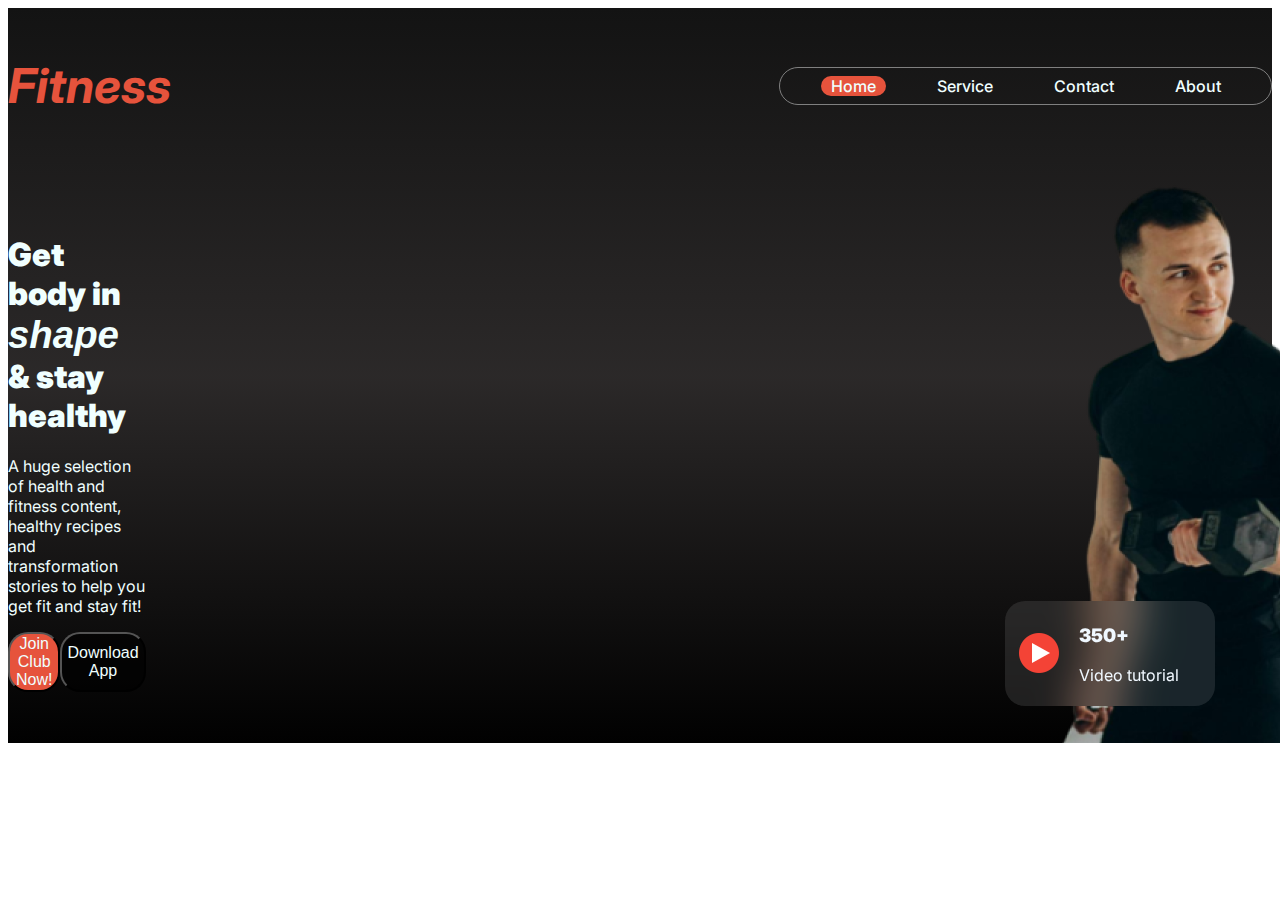
==== index.html @ 1ad95065 "update the banner section" ====
<!DOCTYPE html>
<html lang="en">
<head>
    <meta charset="UTF-8">
    <meta name="viewport" content="width=device-width, initial-scale=1.0">
    <title>Assignment 2</title>
   <link rel="stylesheet" href="./styles/style.css">

   <link rel="stylesheet" href="https://fonts.cdnfonts.com/css/miama">

  <style>
  
  

  </style>


</head>
<body class="inter-fonts">
    <header class="back-color">
    <nav class="navbar display-flex">
    
        <h3 class="name">Fitness</h3>
        <ul class="nav-list display-flex">
           <li class="nav-item"><a href="" class="nav-link text-color home-color">Home</a></li>
           <li class="nav-item "><a href="" class="nav-link text-color">Service</a></li>
           <li class="nav-item"><a href="" class="nav-link text-color">Contact</a></li>
           <li class="nav-item"><a href="" class="nav-link text-color">About</a></li>
       </ul>


    </nav>

    <div class="banner">
        <div class="banner-content text-color navbar"> 
            <h1 class="banner-title">Get body in <br> 
           <span class="miama">shape</span> & stay <br> healthy</h1>
           <p class="font-color">
            A huge selection of health and fitness content, healthy recipes <br> and transformation stories to help you get fit and stay fit!
           </p>
           <div class="btn-flex">
           <button class="btn-color ">Join Club Now!</button>
           <button class="btn-design">Download App</button>
          </div>
           

          </div>
          
           <img class="btn-img" src="./images/Images 2.png" alt=""> 
            <div class="extra">
              <img src="./images/icons8-play-48 (1).png" alt="">
           <div class="card-1">
           <div class="container-1">
            <h3><b>350+</b></h3>
            <p>Video tutorial</p>

           </div>
           </div>
          </div>

          <div class="extra-2">
            <div class="card-2">
            <div class="container-2">
             <h2><b>500+</b></h2>
             <p>Free Workout Videos</p>
            </div>
            </div>
          </div>
          </div>
          
          

    </header>
     <main>

     </main>
     <footer>

     </footer>
</body>
</html>
---- styles/style.css ----
@import url('https://fonts.googleapis.com/css2?family=Azeret+Mono:ital,wght@0,100..900;1,100..900&family=Inter:ital,opsz,wght@0,14..32,100..900;1,14..32,100..900&display=swap');

.inter-fonts {
    font-family: "Inter", sans-serif;
    font-optical-sizing: auto;
    font-weight: 400px;
    font-style: normal;
  }


  .back-color{
    background: linear-gradient(
180deg,
rgb(19, 19, 19) 0%,
rgba(5, 2, 2, 0.849) 50%,
rgb(1, 1, 1) 100%
);
}


.name{
    color: rgba(230, 83, 60, 1);
    ;
   font-weight: bold;
   font-size: 3rem;
   font-style: italic;
}
.nav-list{
    justify-content: space-around;
    align-items: center;
    
    border: 1px solid gray;
    border-radius: 20px;
    

}
.navbar{
    max-width: 1500px;
    margin: 0px auto;
    align-items: center;
   
}

/* shared styles */
.display-flex{
    display: flex;
    justify-content: space-between;
    
}
.text-color{
    color: azure;
    
}


/* nav related styles */
.home-color{
    background-color:rgba(230, 83, 60, 1) ;
       
       padding: 15px;
       border-radius: 20px;
   }
   .nav-item{
       list-style: none;
       margin-right: 40px;
       padding-left: 1px;
       padding-top: 8px;
       padding-bottom: 8px;
   }
   .nav-link{
   text-decoration: none;
   font-weight: 500;
   margin: 0;
   padding:0 10px;
   
   
   }
   /* Banner related style*/
   .banner-title{
      
      margin-right: 10px;
      font-size: bolder;
      font-weight: 900;
   }
    .miama{
       font-family: miama,sans-serif;
   font-style: italic;
   font-size: larger;
   font-weight: 900;
    }
   
   .banner{
   
      
   }
   .btn-color{
    background-color: rgba(230, 83, 60, 1);
    font-size: medium;
    font-weight: 500;
    color: azure;
    
    border-radius: 20px;
   }
   .btn-flex{
    display: flex ;
  
   } 
   .btn-design{
       background-color: rgba(0, 0, 0, 0.607);
       font-size: medium;
       font-weight: 500;
       color: azure;
       padding: 5px;
       border-radius: 20px;
   }
   
   .btn-img{
       position: relative;
       left: 250px;
   }
   .banner-content{
       padding-right: 660px;
   }
   .banner{
       display: flex;
       align-items: center;
       max-width: 1550px;
       margin: 0 auto;
   }
   /* card-1 design*/
      .extra{
       position: relative;
       right: 150px;
       
       top: 200px;
       display: flex;
       align-items: center;
       backdrop-filter: blur(20px);
      width: 190px;
      height: 85px;
      padding: 10px;
       border-radius: 20px;
       background-color:rgba(255, 255, 255, 0.1) ;
      }

      

      .card-1{
   
        box-shadow: 0 4px 8px 0 rgb(0,0,0,0,2);
       transform: 0,3s;
       color: aliceblue;
     }
     .card:hover{
         box-shadow: 0 8px 16px 0 rgb(0,0,0,0,2);
     
     }
      .container-1{
         width: 200px;
         height: 96px;
         padding: 2px 16px;
         border-radius: 1px;
      }
     
      /* card-2 design*/
     
     .extra-2{
     position: relative;
     bottom: 195px;
     left: 25px;
     backdrop-filter: blur(20px);
     max-width: 150px;
     padding: 5px;
     border-radius: 20px;
     background-color:rgba(255, 255, 255, 0.1) ;
     }
     .card-2{
         box-shadow: 0 4px 8px 0 rgb(0,0,0,0,2);
         transform: 0,3s;
         color: aliceblue;
     }
         .card:hover{
             box-shadow: 0 8px 16px 0 rgb(0,0,0,0,2);
         }
         
         .container-2{
             padding: 2px 16px;
         }
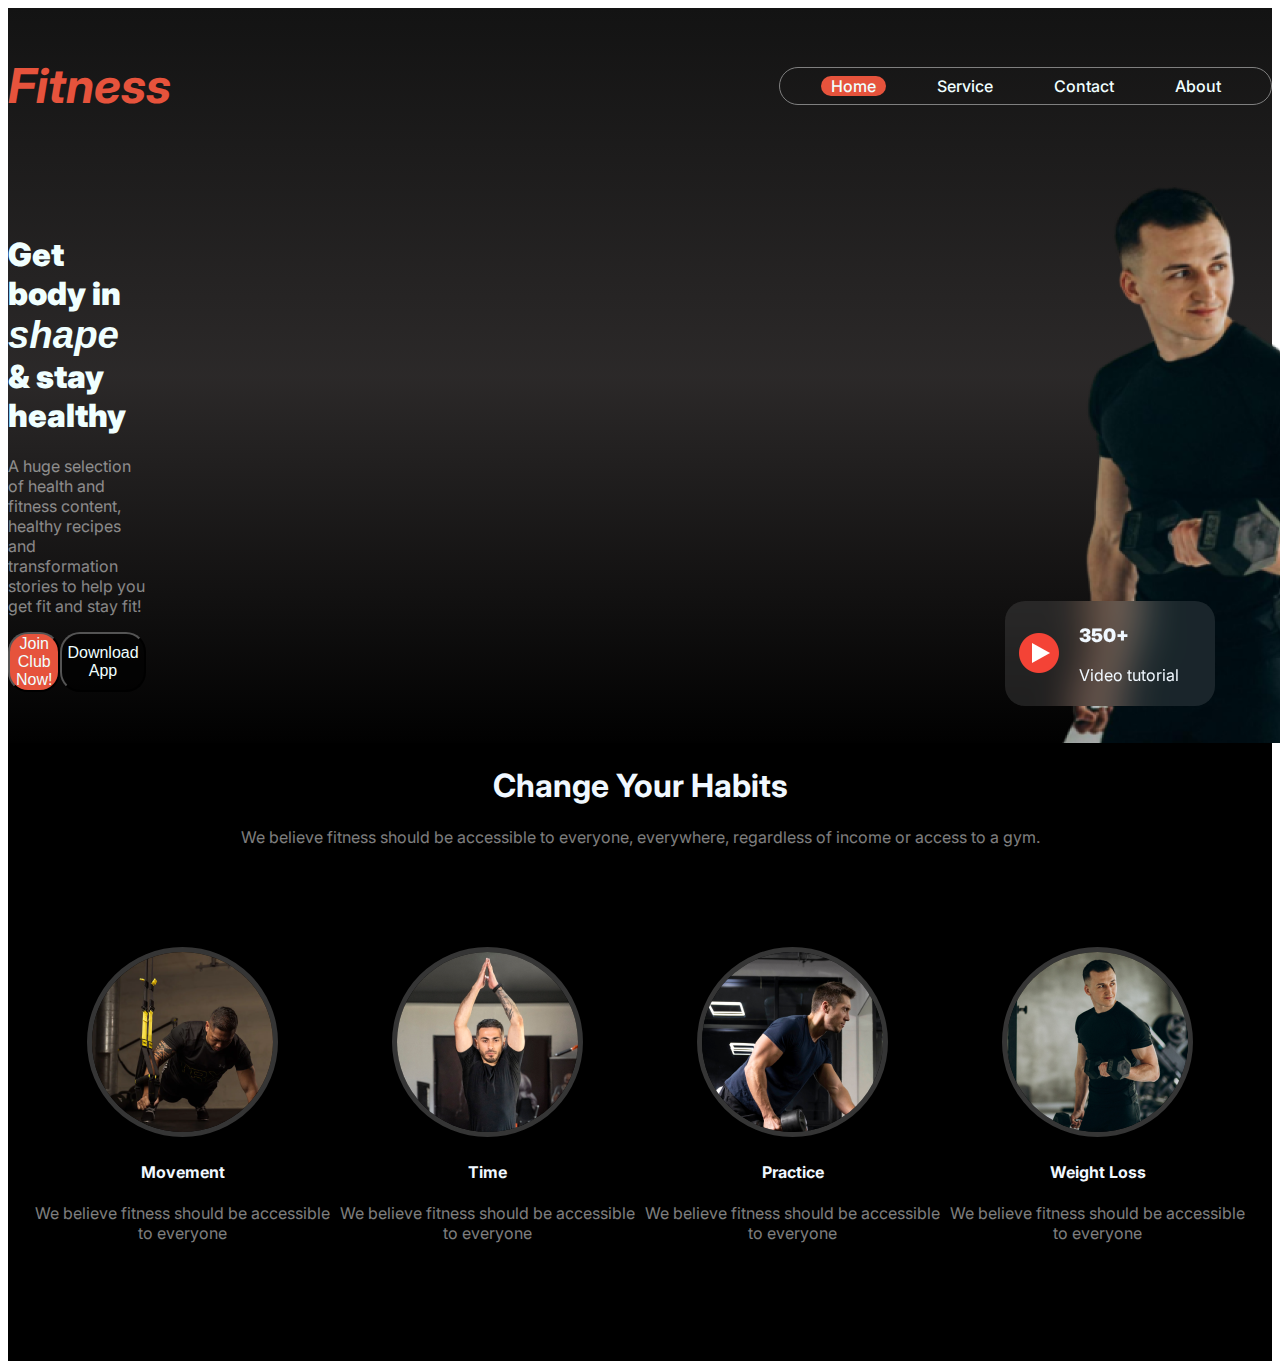
==== commit d7537677: "updated the exercise part" ====
--- a/index.html
+++ b/index.html
@@ -1,81 +1,112 @@
-<!DOCTYPE html>
-<html lang="en">
-<head>
-    <meta charset="UTF-8">
-    <meta name="viewport" content="width=device-width, initial-scale=1.0">
-    <title>Assignment 2</title>
-   <link rel="stylesheet" href="./styles/style.css">
-
-   <link rel="stylesheet" href="https://fonts.cdnfonts.com/css/miama">
-
-  <style>
-  
-  
-
-  </style>
-
-
-</head>
-<body class="inter-fonts">
-    <header class="back-color">
-    <nav class="navbar display-flex">
-    
-        <h3 class="name">Fitness</h3>
-        <ul class="nav-list display-flex">
-           <li class="nav-item"><a href="" class="nav-link text-color home-color">Home</a></li>
-           <li class="nav-item "><a href="" class="nav-link text-color">Service</a></li>
-           <li class="nav-item"><a href="" class="nav-link text-color">Contact</a></li>
-           <li class="nav-item"><a href="" class="nav-link text-color">About</a></li>
-       </ul>
-
-
-    </nav>
-
-    <div class="banner">
-        <div class="banner-content text-color navbar"> 
-            <h1 class="banner-title">Get body in <br> 
-           <span class="miama">shape</span> & stay <br> healthy</h1>
-           <p class="font-color">
-            A huge selection of health and fitness content, healthy recipes <br> and transformation stories to help you get fit and stay fit!
-           </p>
-           <div class="btn-flex">
-           <button class="btn-color ">Join Club Now!</button>
-           <button class="btn-design">Download App</button>
-          </div>
-           
-
-          </div>
-          
-           <img class="btn-img" src="./images/Images 2.png" alt=""> 
-            <div class="extra">
-              <img src="./images/icons8-play-48 (1).png" alt="">
-           <div class="card-1">
-           <div class="container-1">
-            <h3><b>350+</b></h3>
-            <p>Video tutorial</p>
-
-           </div>
-           </div>
-          </div>
-
-          <div class="extra-2">
-            <div class="card-2">
-            <div class="container-2">
-             <h2><b>500+</b></h2>
-             <p>Free Workout Videos</p>
-            </div>
-            </div>
-          </div>
-          </div>
-          
-          
-
-    </header>
-     <main>
-
-     </main>
-     <footer>
-
-     </footer>
-</body>
+<!DOCTYPE html>
+<html lang="en">
+<head>
+    <meta charset="UTF-8">
+    <meta name="viewport" content="width=device-width, initial-scale=1.0">
+    <title>Assignment 2</title>
+   <link rel="stylesheet" href="./styles/style.css">
+
+   <link rel="stylesheet" href="https://fonts.cdnfonts.com/css/miama">
+
+  <style>
+  
+  
+
+  </style>
+
+
+</head>
+<body class="inter-fonts">
+    <header class="back-color">
+    <nav class="navbar display-flex">
+    
+        <h3 class="name">Fitness</h3>
+        <ul class="nav-list display-flex">
+           <li class="nav-item"><a href="" class="nav-link text-color home-color">Home</a></li>
+           <li class="nav-item "><a href="" class="nav-link text-color">Service</a></li>
+           <li class="nav-item"><a href="" class="nav-link text-color">Contact</a></li>
+           <li class="nav-item"><a href="" class="nav-link text-color">About</a></li>
+       </ul>
+
+
+    </nav>
+
+    <div class="banner">
+        <div class="banner-content text-color navbar"> 
+            <h1 class="banner-title">Get body in <br> 
+           <span class="miama">shape</span> & stay <br> healthy</h1>
+           <p class="font-color">
+            A huge selection of health and fitness content, healthy recipes <br> and transformation stories to help you get fit and stay fit!
+           </p>
+           <div class="btn-flex">
+           <button class="btn-color ">Join Club Now!</button>
+           <button class="btn-design">Download App</button>
+          </div>
+           
+
+          </div>
+          
+           <img class="btn-img" src="./images/Images 2.png" alt=""> 
+            <div class="extra">
+              <img src="./images/icons8-play-48 (1).png" alt="">
+           <div class="card-1">
+           <div class="container-1">
+            <h3><b>350+</b></h3>
+            <p>Video tutorial</p>
+
+           </div>
+           </div>
+          </div>
+
+          <div class="extra-2">
+            <div class="card-2">
+            <div class="container-2">
+             <h2><b>500+</b></h2>
+             <p>Free Workout Videos</p>
+            </div>
+            </div>
+          </div>
+          </div>
+          
+          
+
+    </header>
+     <main class="more back-colour02 main">
+      <div class="habits">
+        <div class="habit-des">
+         <h1 class="heading">Change Your Habits</h1>
+           <p class="font-color">We believe fitness should be accessible to everyone, everywhere, regardless of income or access to a gym.</p>
+          <div class="rounded-img">
+          <div>
+            <img class="img-design" src="./images/image 3.png" alt="">
+            <h4>Movement</h4>
+            <p class="font-color">We believe fitness should be accessible to everyone</p>
+          </div>
+          <div>
+            <img class="img-design" src="./images/image 2.png" alt="">
+            <h4>Time</h4>
+            <p class="font-color">We believe fitness should be accessible to everyone</p>
+          </div>
+
+          <div>
+            <img class="img-design" src="./images/image 4.png" alt="">
+            <h4>Practice</h4>
+            <p class="font-color">We believe fitness should be accessible to everyone</p>
+          </div>
+           <div>
+           <img class="img-design" src="./images/image 5.png" alt="">
+           <h4>Weight Loss</h4>
+           <p class="font-color">We believe fitness should be accessible to everyone</p>
+           </div>
+
+          </div>
+        </div>
+     </div>
+
+     
+     </main>
+     <footer>
+
+     </footer>
+</body>
 </html>--- a/styles/style.css
+++ b/styles/style.css
@@ -1,189 +1,270 @@
-@import url('https://fonts.googleapis.com/css2?family=Azeret+Mono:ital,wght@0,100..900;1,100..900&family=Inter:ital,opsz,wght@0,14..32,100..900;1,14..32,100..900&display=swap');
-
-.inter-fonts {
-    font-family: "Inter", sans-serif;
-    font-optical-sizing: auto;
-    font-weight: 400px;
-    font-style: normal;
-  }
-
-
-  .back-color{
-    background: linear-gradient(
-180deg,
-rgb(19, 19, 19) 0%,
-rgba(5, 2, 2, 0.849) 50%,
-rgb(1, 1, 1) 100%
-);
-}
-
-
-.name{
-    color: rgba(230, 83, 60, 1);
-    ;
-   font-weight: bold;
-   font-size: 3rem;
-   font-style: italic;
-}
-.nav-list{
-    justify-content: space-around;
-    align-items: center;
-    
-    border: 1px solid gray;
-    border-radius: 20px;
-    
-
-}
-.navbar{
-    max-width: 1500px;
-    margin: 0px auto;
-    align-items: center;
-   
-}
-
-/* shared styles */
-.display-flex{
-    display: flex;
-    justify-content: space-between;
-    
-}
-.text-color{
-    color: azure;
-    
-}
-
-
-/* nav related styles */
-.home-color{
-    background-color:rgba(230, 83, 60, 1) ;
-       
-       padding: 15px;
-       border-radius: 20px;
-   }
-   .nav-item{
-       list-style: none;
-       margin-right: 40px;
-       padding-left: 1px;
-       padding-top: 8px;
-       padding-bottom: 8px;
-   }
-   .nav-link{
-   text-decoration: none;
-   font-weight: 500;
-   margin: 0;
-   padding:0 10px;
-   
-   
-   }
-   /* Banner related style*/
-   .banner-title{
-      
-      margin-right: 10px;
-      font-size: bolder;
-      font-weight: 900;
-   }
-    .miama{
-       font-family: miama,sans-serif;
-   font-style: italic;
-   font-size: larger;
-   font-weight: 900;
-    }
-   
-   .banner{
-   
-      
-   }
-   .btn-color{
-    background-color: rgba(230, 83, 60, 1);
-    font-size: medium;
-    font-weight: 500;
-    color: azure;
-    
-    border-radius: 20px;
-   }
-   .btn-flex{
-    display: flex ;
-  
-   } 
-   .btn-design{
-       background-color: rgba(0, 0, 0, 0.607);
-       font-size: medium;
-       font-weight: 500;
-       color: azure;
-       padding: 5px;
-       border-radius: 20px;
-   }
-   
-   .btn-img{
-       position: relative;
-       left: 250px;
-   }
-   .banner-content{
-       padding-right: 660px;
-   }
-   .banner{
-       display: flex;
-       align-items: center;
-       max-width: 1550px;
-       margin: 0 auto;
-   }
-   /* card-1 design*/
-      .extra{
-       position: relative;
-       right: 150px;
-       
-       top: 200px;
-       display: flex;
-       align-items: center;
-       backdrop-filter: blur(20px);
-      width: 190px;
-      height: 85px;
-      padding: 10px;
-       border-radius: 20px;
-       background-color:rgba(255, 255, 255, 0.1) ;
-      }
-
-      
-
-      .card-1{
-   
-        box-shadow: 0 4px 8px 0 rgb(0,0,0,0,2);
-       transform: 0,3s;
-       color: aliceblue;
-     }
-     .card:hover{
-         box-shadow: 0 8px 16px 0 rgb(0,0,0,0,2);
-     
-     }
-      .container-1{
-         width: 200px;
-         height: 96px;
-         padding: 2px 16px;
-         border-radius: 1px;
-      }
-     
-      /* card-2 design*/
-     
-     .extra-2{
-     position: relative;
-     bottom: 195px;
-     left: 25px;
-     backdrop-filter: blur(20px);
-     max-width: 150px;
-     padding: 5px;
-     border-radius: 20px;
-     background-color:rgba(255, 255, 255, 0.1) ;
-     }
-     .card-2{
-         box-shadow: 0 4px 8px 0 rgb(0,0,0,0,2);
-         transform: 0,3s;
-         color: aliceblue;
-     }
-         .card:hover{
-             box-shadow: 0 8px 16px 0 rgb(0,0,0,0,2);
-         }
-         
-         .container-2{
-             padding: 2px 16px;
-         }
-     +@import url('https://fonts.googleapis.com/css2?family=Azeret+Mono:ital,wght@0,100..900;1,100..900&family=Inter:ital,opsz,wght@0,14..32,100..900;1,14..32,100..900&display=swap');
+
+.inter-fonts {
+    font-family: "Inter", sans-serif;
+    font-optical-sizing: auto;
+    font-weight: 400px;
+    font-style: normal;
+  }
+
+
+  .back-color{
+    background: linear-gradient(
+180deg,
+rgb(19, 19, 19) 0%,
+rgba(5, 2, 2, 0.849) 50%,
+rgb(1, 1, 1) 100%
+);
+}
+
+.back-colour02{
+    background: black;
+}
+
+.main{
+    max-width: 1500px;
+    margin: 0px auto;
+    align-items: center;
+    padding: 2px;
+}
+
+.name{
+    color: rgba(230, 83, 60, 1);
+    ;
+   font-weight: bold;
+   font-size: 3rem;
+   font-style: italic;
+}
+.nav-list{
+    justify-content: space-around;
+    align-items: center;
+    
+    border: 1px solid gray;
+    border-radius: 20px;
+    
+
+}
+.navbar{
+    max-width: 1500px;
+    margin: 0px auto;
+    align-items: center;
+   
+}
+
+/* shared styles */
+.display-flex{
+    display: flex;
+    justify-content: space-between;
+    
+}
+.text-color{
+    color: azure;
+    
+}
+
+
+/* nav related styles */
+.home-color{
+    background-color:rgba(230, 83, 60, 1) ;
+       
+       padding: 15px;
+       border-radius: 20px;
+   }
+   .nav-item{
+       list-style: none;
+       margin-right: 40px;
+       padding-left: 1px;
+       padding-top: 8px;
+       padding-bottom: 8px;
+   }
+   .nav-link{
+   text-decoration: none;
+   font-weight: 500;
+   margin: 0;
+   padding:0 10px;
+   
+   
+   }
+   /* Banner related style*/
+   .banner-title{
+      
+      margin-right: 10px;
+      font-size: bolder;
+      font-weight: 900;
+   }
+    .miama{
+       font-family: miama,sans-serif;
+   font-style: italic;
+   font-size: larger;
+   font-weight: 900;
+    }
+   
+   .banner{
+   
+      
+   }
+   .btn-color{
+    background-color: rgba(230, 83, 60, 1);
+    font-size: medium;
+    font-weight: 500;
+    color: azure;
+    
+    border-radius: 20px;
+   }
+   .btn-flex{
+    display: flex ;
+  
+   } 
+   .btn-design{
+       background-color: rgba(0, 0, 0, 0.607);
+       font-size: medium;
+       font-weight: 500;
+       color: azure;
+       padding: 5px;
+       border-radius: 20px;
+   }
+   
+   .btn-img{
+       position: relative;
+       left: 250px;
+   }
+   .banner-content{
+       padding-right: 660px;
+   }
+   .banner{
+       display: flex;
+       align-items: center;
+       max-width: 1550px;
+       margin: 0 auto;
+   }
+   /* card-1 design*/
+      .extra{
+       position: relative;
+       right: 150px;
+       
+       top: 200px;
+       display: flex;
+       align-items: center;
+       backdrop-filter: blur(20px);
+      width: 190px;
+      height: 85px;
+      padding: 10px;
+       border-radius: 20px;
+       background-color:rgba(255, 255, 255, 0.1) ;
+      }
+
+      
+
+      .card-1{
+   
+        box-shadow: 0 4px 8px 0 rgb(0,0,0,0,2);
+       transform: 0,3s;
+       color: aliceblue;
+     }
+     .card:hover{
+         box-shadow: 0 8px 16px 0 rgb(0,0,0,0,2);
+     
+     }
+      .container-1{
+         width: 200px;
+         height: 96px;
+         padding: 2px 16px;
+         border-radius: 1px;
+      }
+     
+      /* card-2 design*/
+     
+     .extra-2{
+     position: relative;
+     bottom: 195px;
+     left: 25px;
+     backdrop-filter: blur(20px);
+     max-width: 150px;
+     padding: 5px;
+     border-radius: 20px;
+     background-color:rgba(255, 255, 255, 0.1) ;
+     }
+     .card-2{
+         box-shadow: 0 4px 8px 0 rgb(0,0,0,0,2);
+         transform: 0,3s;
+         color: aliceblue;
+     }
+         .card:hover{
+             box-shadow: 0 8px 16px 0 rgb(0,0,0,0,2);
+         }
+         
+         .container-2{
+             padding: 2px 16px;
+         }
+     
+/* habit section design*/
+         .more{
+            max-width: 2000px ; 
+            margin: 0 auto;
+            background-color: black;
+            
+        }
+        
+        .habits{
+           
+            text-align: center;
+        }
+            .habit-des{
+            
+            color: aliceblue;
+            margin: 0 auto;
+           
+            }
+            
+        
+            .font-color{
+               color: rgba(255, 255, 255, 0.5);
+               ;
+            }
+        
+            /* Rounded PHoto Design*/
+        
+            
+            .img-design{
+                border-radius: 50%;
+                border: 5px solid rgba(128, 128, 128, 0.413);
+            }
+            .rounded-img{
+                display: flex;
+                justify-content: space-around;
+                margin: 100px 20px;
+            }
+
+
+             /*Run Extra mile design*/
+    .btn-ex-design{
+        background-color: rgba(230, 83, 60, 1);
+        font-size: medium;
+        font-weight: 500;
+        color: azure;
+        padding: 20px 50px;
+        
+        border-radius: 20px;
+           }
+           .heading-color{
+               color: aliceblue;
+           }
+           .run-des{
+               margin: 50px;
+             
+       
+           }
+          
+           .img-border{
+               max-width: 400px;
+               border-radius: 20px;
+               margin: 50px;
+           }
+           .run-extra-mile{
+               margin: 0 auto;
+               max-width: 1670px;
+               align-items: center;
+               background-color: rgba(128, 128, 128, 0.448);
+               border-radius: 20px;
+              
+           }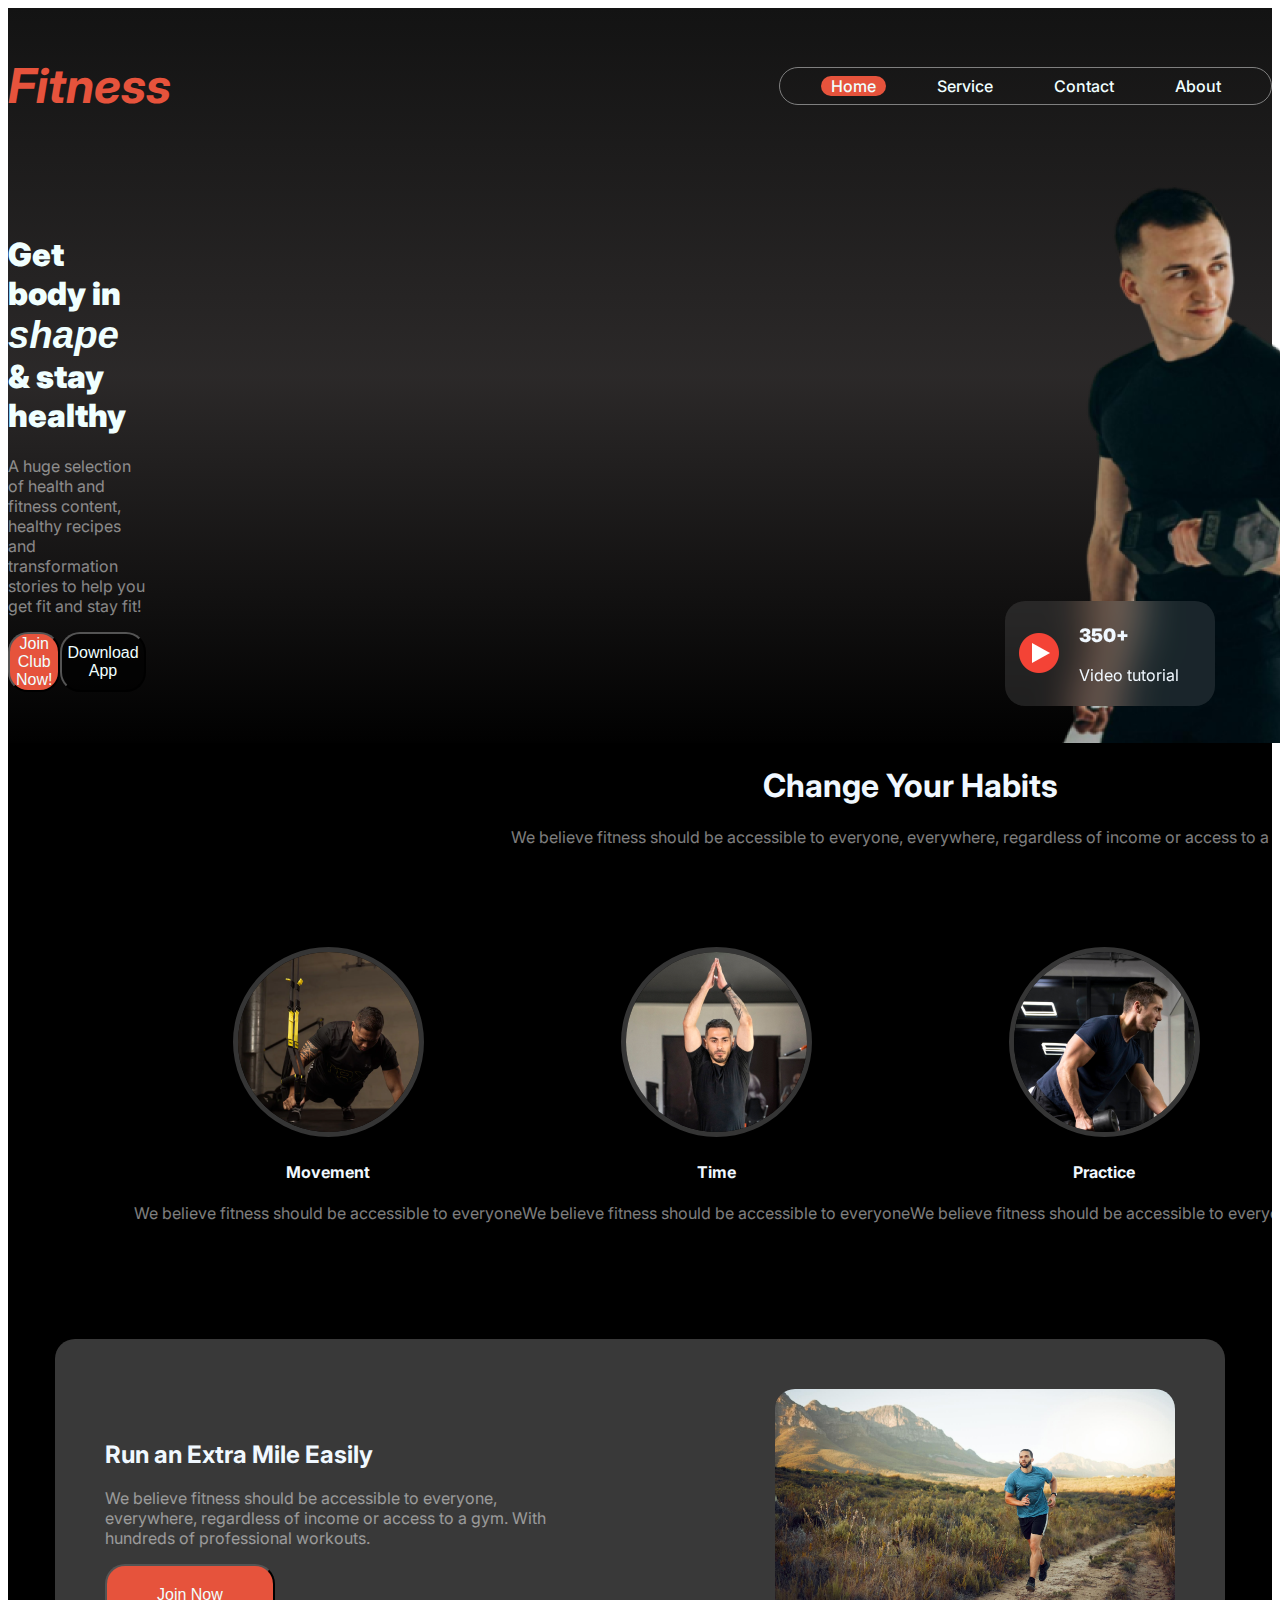
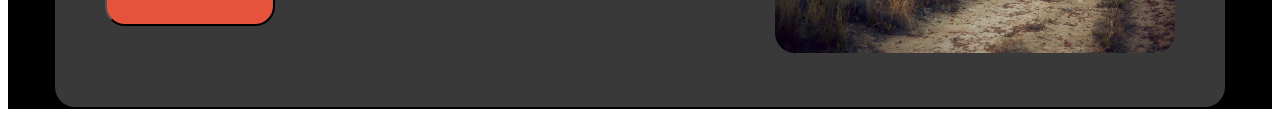
==== commit cce64f7e: "updated the extra mile section" ====
--- a/index.html
+++ b/index.html
@@ -103,7 +103,18 @@
         </div>
      </div>
 
-     
+     <section class="run-extra-mile display-flex">
+      <div class="run-des">
+       <h2 class="heading-color">Run an Extra Mile Easily</h2>
+       <p class="font-color">We believe fitness should be accessible to everyone, <br> everywhere, regardless of income or access to a gym. With <br> hundreds of professional workouts.</p>
+       <button class="btn-ex-design">Join Now</button>
+       </div>
+       <div>
+       <img class="img-border" src="./images/run.jpg" alt="">
+      </div>
+      
+     </section>
+
      </main>
      <footer>
 
--- a/styles/style.css
+++ b/styles/style.css
@@ -208,6 +208,11 @@
         .habits{
            
             text-align: center;
+            width: 1600px;
+            position: relative;
+            left: 100px;
+            display: flex;
+            justify-content: space-evenly;
         }
             .habit-des{
             
@@ -262,7 +267,7 @@
            }
            .run-extra-mile{
                margin: 0 auto;
-               max-width: 1670px;
+               max-width: 1170px;
                align-items: center;
                background-color: rgba(128, 128, 128, 0.448);
                border-radius: 20px;
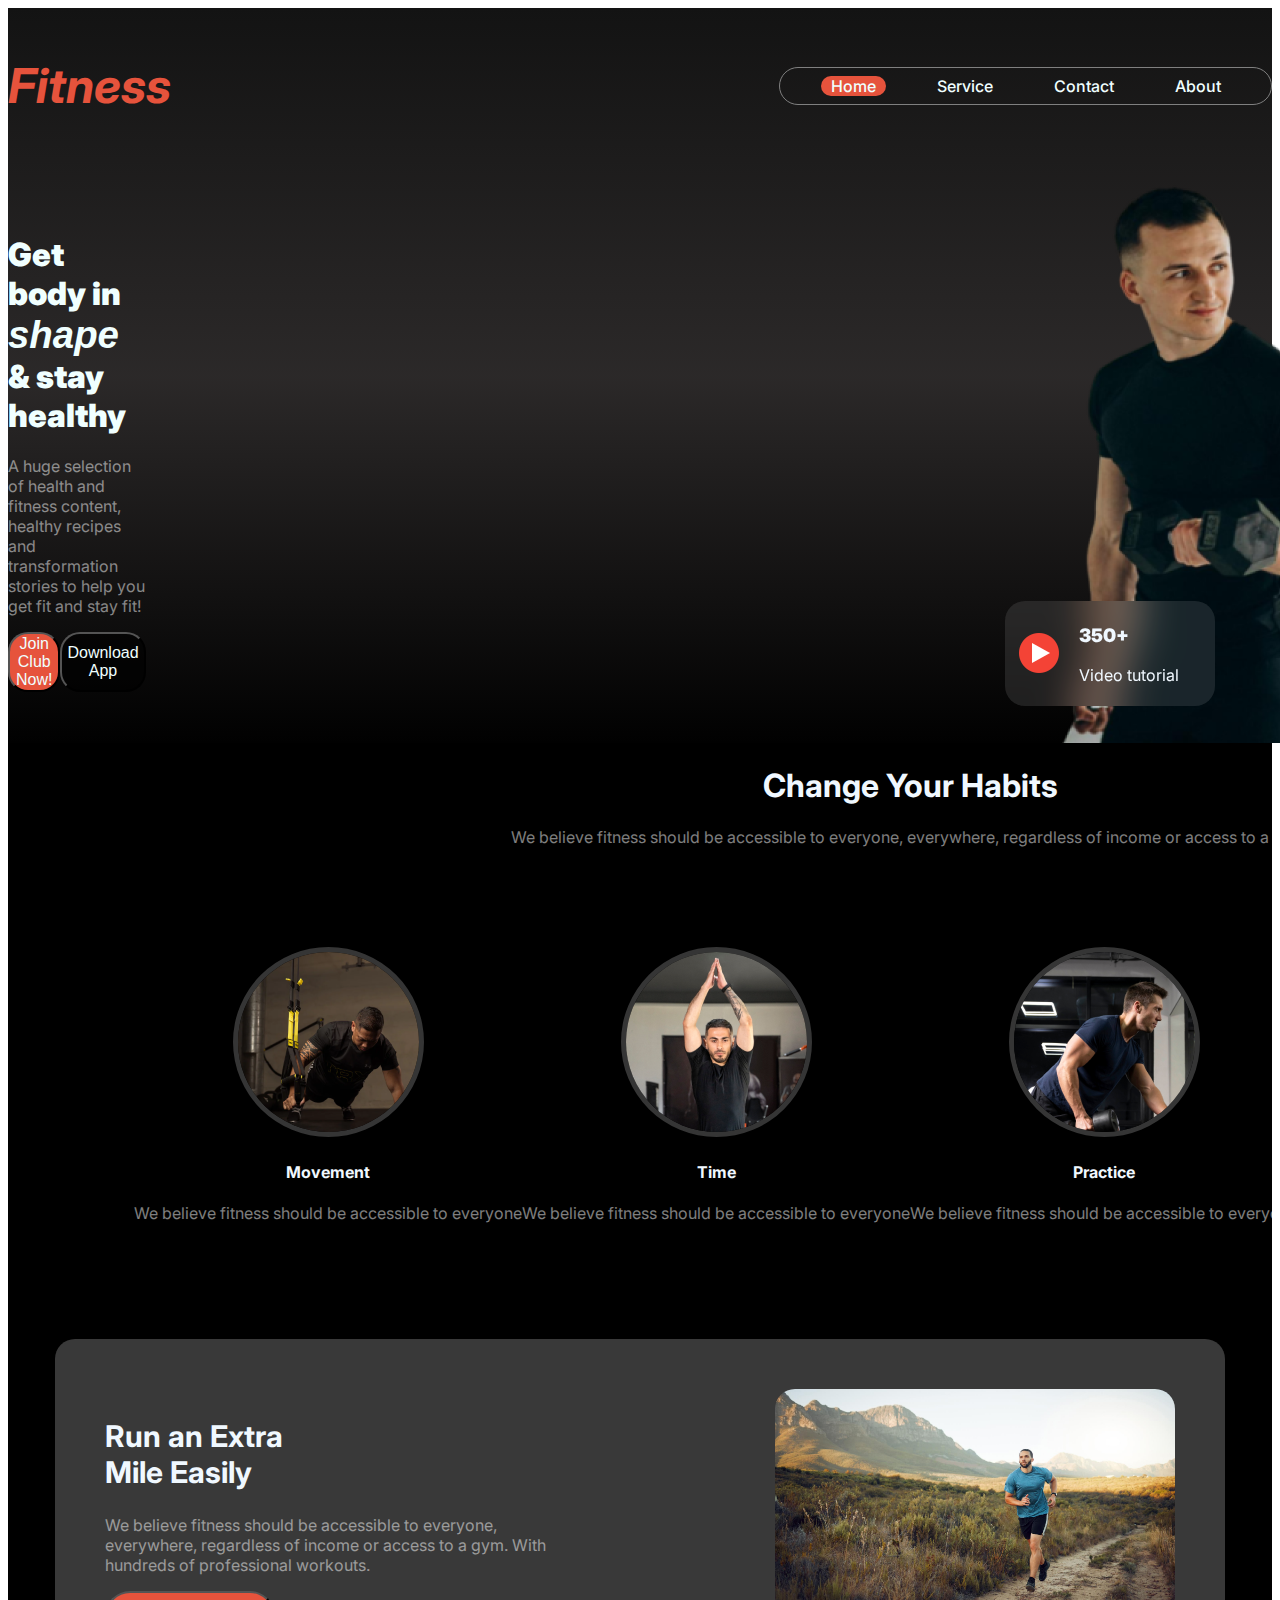
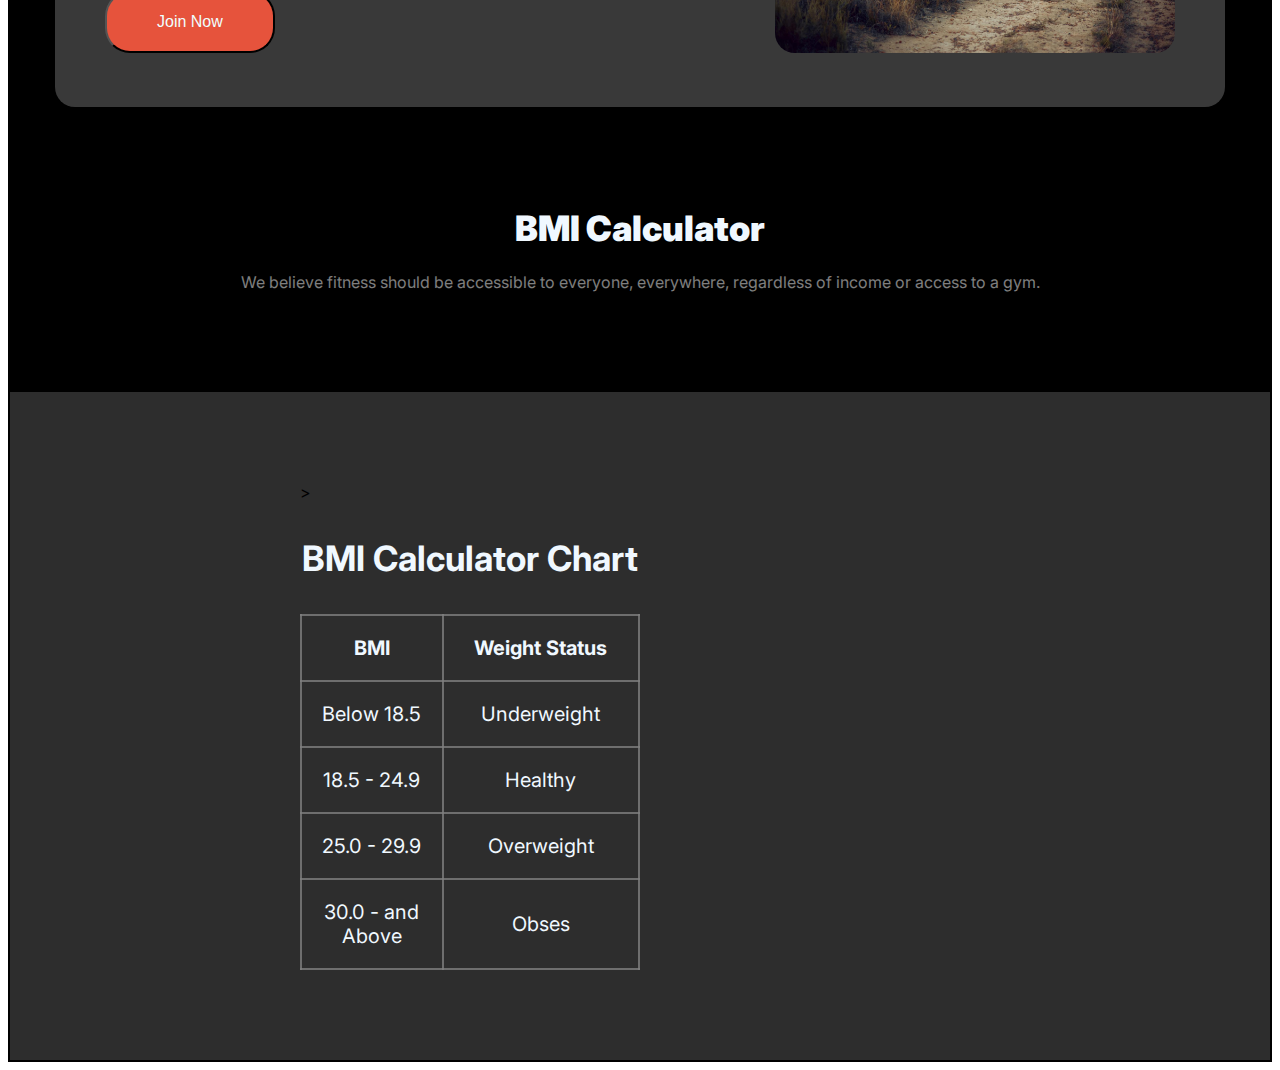
==== commit 2eaf7ba9: "upadated the bmi chart" ====
--- a/index.html
+++ b/index.html
@@ -8,11 +8,9 @@
 
    <link rel="stylesheet" href="https://fonts.cdnfonts.com/css/miama">
 
-  <style>
-  
-  
-
-  </style>
+ <style>
+ 
+ </style>
 
 
 </head>
@@ -105,7 +103,7 @@
 
      <section class="run-extra-mile display-flex">
       <div class="run-des">
-       <h2 class="heading-color">Run an Extra Mile Easily</h2>
+       <h2 class="heading-color">Run an Extra <br> Mile Easily</h2>
        <p class="font-color">We believe fitness should be accessible to everyone, <br> everywhere, regardless of income or access to a gym. With <br> hundreds of professional workouts.</p>
        <button class="btn-ex-design">Join Now</button>
        </div>
@@ -115,6 +113,62 @@
       
      </section>
 
+     <section class="bmi-calculator">
+      <div class="calculator-des">
+      <h1 class="heading-dsgn head-font">BMI Calculator</h1>
+      <p class="font-color">We believe fitness should be accessible to everyone, everywhere, regardless of income or access to a gym.</p>
+      </div>
+ 
+      </section>
+
+      <section class="bmi-main-part">
+
+       <div class="bmi-chart">
+        <div  class="bmi-h "></div>>
+          <h3 class="text-clr heading-dsgn">BMI Calculator Chart</h3>
+
+          <table  class="bmi-tab ">
+            <thead class="text-clr table">
+              <th>BMI</th>
+              <th>Weight Status</th>
+            </thead>
+            <tbody class="text-clr table">
+              <tr>
+              <td>Below 18.5</td>
+             <td>Underweight</td>
+
+            </tr>
+            <tr>
+              <td>18.5 - 24.9</td>
+              <td>Healthy</td>
+            </tr>
+            <tr>
+              <td>25.0 - 29.9</td>
+              <td>Overweight</td>
+            </tr>
+            <tr>
+              <td>30.0 - and Above</td>
+              <td>Obses</td>
+            </tr>
+            </tbody>
+          </table>
+
+
+        </div>
+
+       </div>
+
+
+        <div class="bmi-chart">
+          
+   
+       
+        
+       
+         
+        
+        </section>
+     
      </main>
      <footer>
 
--- a/styles/style.css
+++ b/styles/style.css
@@ -249,10 +249,11 @@
         color: azure;
         padding: 20px 50px;
         
-        border-radius: 20px;
+        border-radius: 25px;
            }
            .heading-color{
                color: aliceblue;
+               font-size: 30px;
            }
            .run-des{
                margin: 50px;
@@ -272,4 +273,84 @@
                background-color: rgba(128, 128, 128, 0.448);
                border-radius: 20px;
               
-           }+           }
+
+           .bmi-calculator{
+            margin: 100px 0;
+            }
+            .head-font{
+                font-size: bolder;
+                font-weight: 900;
+            }
+            .calculator-des{
+                text-align: center;
+            }
+        
+            /* BMI chart*/
+              .text-clr{
+                color: aliceblue;
+              }
+           
+            .bmi-main-part{
+               padding: 90px;
+                background-color: rgba(128, 128, 128, 0.349);
+               display: flex;
+              
+           
+               
+            }
+            .bmi-chart{
+                margin:0 200px;
+                
+            }
+            .heading-dsgn{
+                font-size: 35px;
+                text-align: center;
+                color: aliceblue;
+            }
+            .bmi-h3{
+                position: relative;
+                left: 0;
+                font-weight: 900;
+                
+            }
+            .content-table{
+                padding: 10px 10px;
+                border-collapse: collapse;
+            }
+            .btn-extra-design{
+                background-color: rgba(230, 83, 60, 1);
+                font-size: medium;
+                font-weight: 500;
+                color: azure;
+                border-radius: 20px;
+                padding: 10px 10px;
+                margin: 10px;
+            }
+           .padding{
+            padding:10px 10px ;
+           }
+           .bmi-calc{
+            max-width: 450px;
+           }
+
+           .bmi-tab{
+            width: 340px;
+            height: 200px;
+            
+            position: relative;
+            bottom: 0px;
+           
+            border: 1px solid gray;
+            border-collapse: collapse;
+           }
+
+           table,th,td{
+            width: 600px;
+            margin: auto;
+            font-size: 20px;
+            padding: 20px;
+            text-align: center;
+            border: 2px solid rgba(128, 128, 128, 0.781);
+           }
+        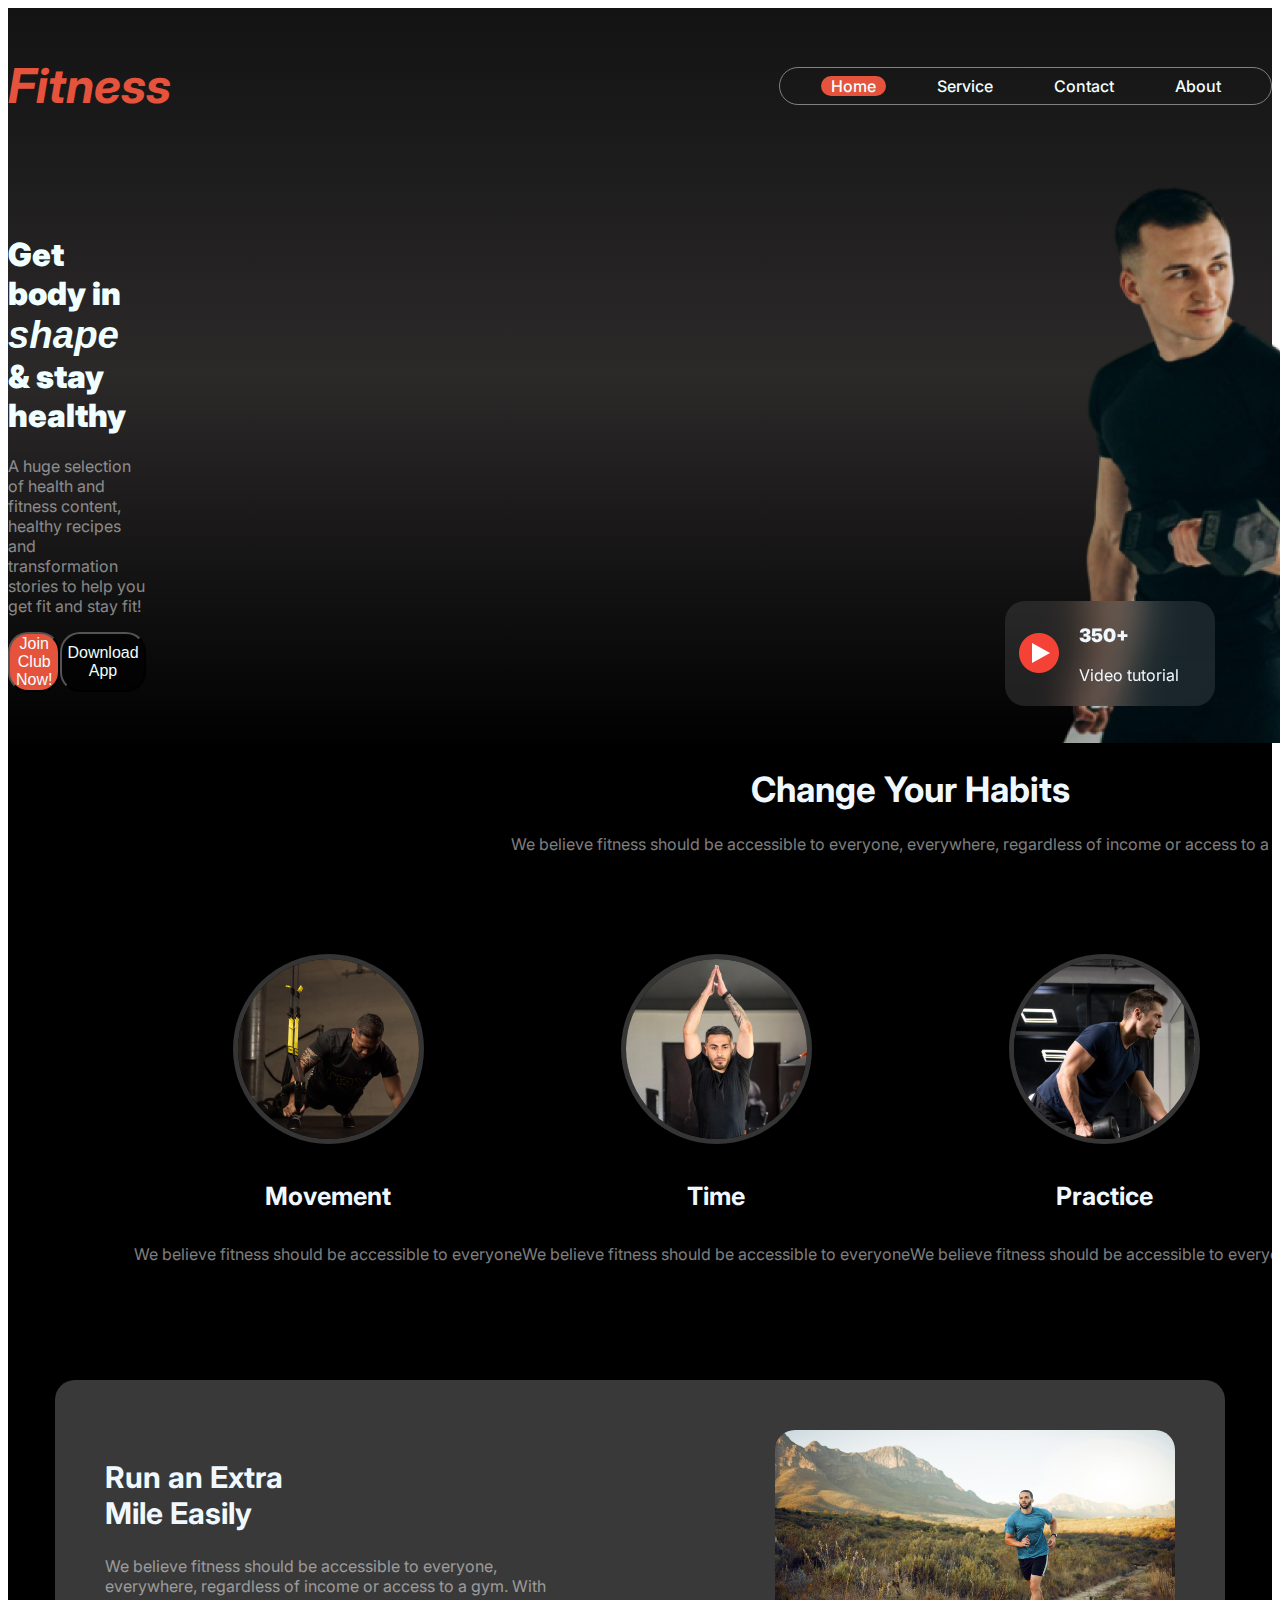
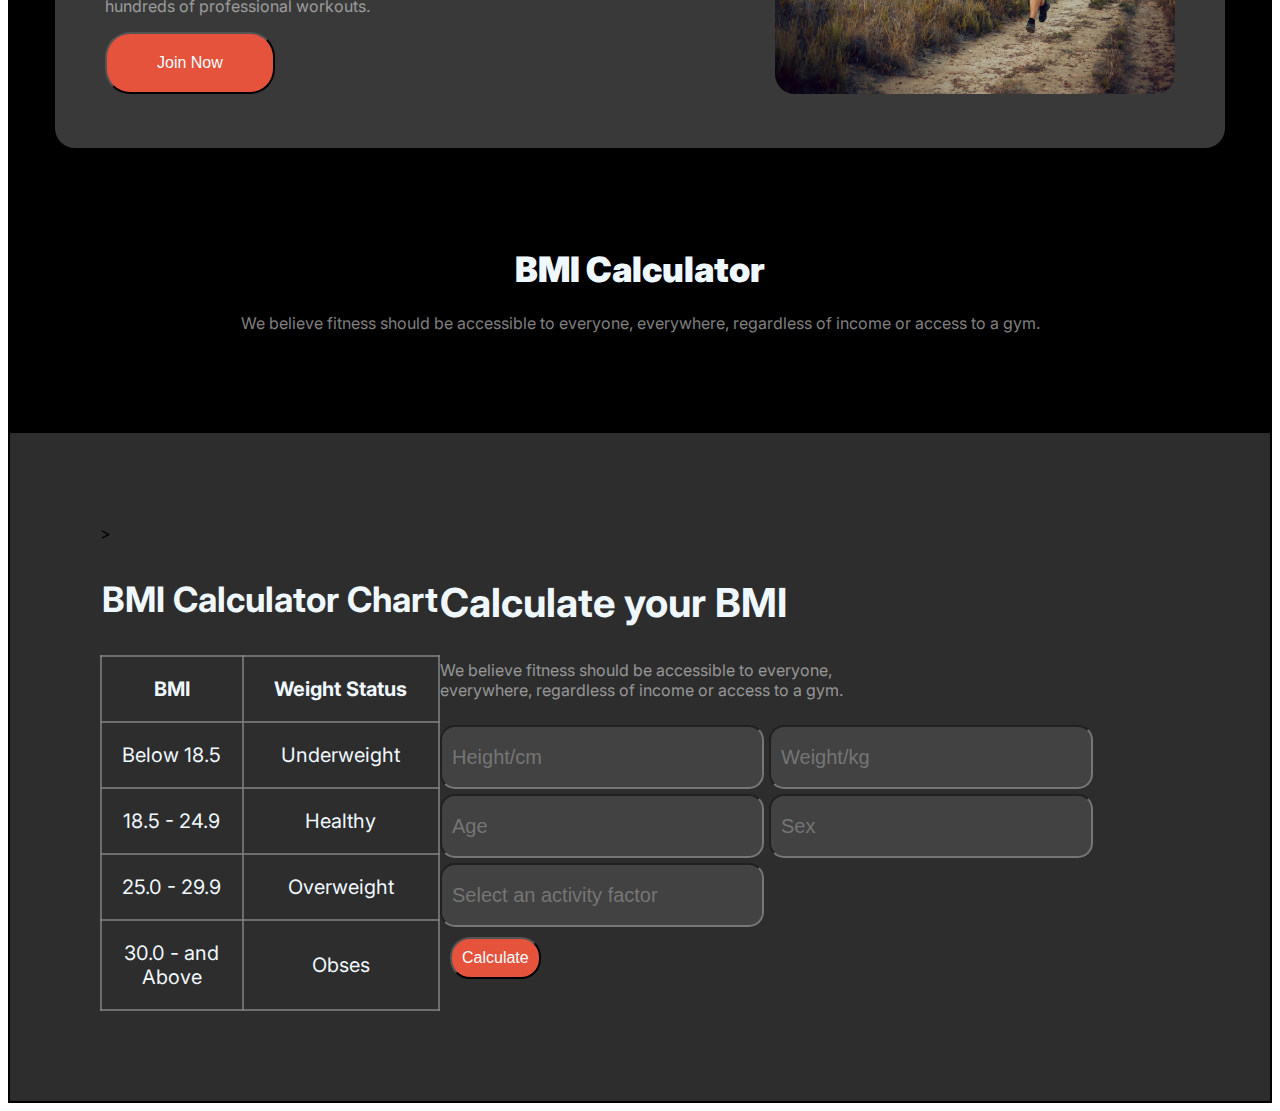
==== commit c81d1da4: "updated the bmi calculator" ====
--- a/index.html
+++ b/index.html
@@ -72,28 +72,28 @@
      <main class="more back-colour02 main">
       <div class="habits">
         <div class="habit-des">
-         <h1 class="heading">Change Your Habits</h1>
+         <h1 class="heading heading-dsgn">Change Your Habits</h1>
            <p class="font-color">We believe fitness should be accessible to everyone, everywhere, regardless of income or access to a gym.</p>
           <div class="rounded-img">
           <div>
             <img class="img-design" src="./images/image 3.png" alt="">
-            <h4>Movement</h4>
+            <h4 class="heading-dsgn4">Movement</h4>
             <p class="font-color">We believe fitness should be accessible to everyone</p>
           </div>
           <div>
             <img class="img-design" src="./images/image 2.png" alt="">
-            <h4>Time</h4>
+            <h4 class="heading-dsgn4">Time</h4>
             <p class="font-color">We believe fitness should be accessible to everyone</p>
           </div>
 
           <div>
             <img class="img-design" src="./images/image 4.png" alt="">
-            <h4>Practice</h4>
+            <h4 class="heading-dsgn4">Practice</h4>
             <p class="font-color">We believe fitness should be accessible to everyone</p>
           </div>
            <div>
            <img class="img-design" src="./images/image 5.png" alt="">
-           <h4>Weight Loss</h4>
+           <h4 class="heading-dsgn4">Weight Loss</h4>
            <p class="font-color">We believe fitness should be accessible to everyone</p>
            </div>
 
@@ -160,8 +160,25 @@
 
 
         <div class="bmi-chart">
-          
-   
+          <div>
+          <div class="">
+            <h2 class="bmi-head">Calculate your BMI</h2>
+            <p class="font-color">We believe fitness should be accessible to everyone, <br> everywhere, regardless of income or access to a gym. </p>
+          </div>
+          <div class="font-color bmi-calc-form">
+            <form class="grid">
+              <div><input class="bmi-calc-form2" type="number" placeholder="Height/cm"></div>
+              <div><input class="bmi-calc-form2" type="number" placeholder="Weight/kg" name="" id=""></div>
+              <div><input class="bmi-calc-form2" type="number" placeholder="Age" name="" id=""></div>
+              <div><input class="bmi-calc-form2" type="text" placeholder="Sex" name="" id=""></div>
+              <div><input class="bmi-calc-form2" type="text" placeholder="Select an activity factor" name="" id=""></div>
+            </form>
+          </div>
+
+          <div><button class="btn-extra-design">Calculate</button></div>
+
+        </div>
+       </div>
        
         
        
--- a/styles/style.css
+++ b/styles/style.css
@@ -295,14 +295,56 @@
                padding: 90px;
                 background-color: rgba(128, 128, 128, 0.349);
                display: flex;
+               justify-content: space-between;
               
-           
+            
                
             }
             .bmi-chart{
-                margin:0 200px;
+                width: 1000px;
+                margin: auto;
                 
-            }
+                
+            }
+
+            .bmi-calc-form2{
+                background-color: rgba(255, 255, 255, 0.1);
+              width: 300px;
+              height: 40px;
+              border-radius: 15px;
+              padding: 10px;
+              color: aliceblue;
+              font-size: 20px;
+            }
+            .grid{
+                display: grid ;
+                grid-template-columns: repeat(2, 0fr);
+               grid-template-rows: repeat(1, 1fr);
+               column-gap: 5px;
+               row-gap: 5px;
+            }
+
+            .bmi-calc-form{
+                width: 900px;
+                
+                color:white;
+                border-radius: 20px;
+                font-size: 30px;
+                font-weight: 300;
+                margin-top: 25px;
+               
+            }
+            .bmi-head{
+                font-size: 40px;
+                font-weight: bolder;
+                color: aliceblue;
+            }
+            .heading-dsgn4{
+                font-size: 25px;
+                text-align: center;
+                color: aliceblue;
+            }
+
             .heading-dsgn{
                 font-size: 35px;
                 text-align: center;
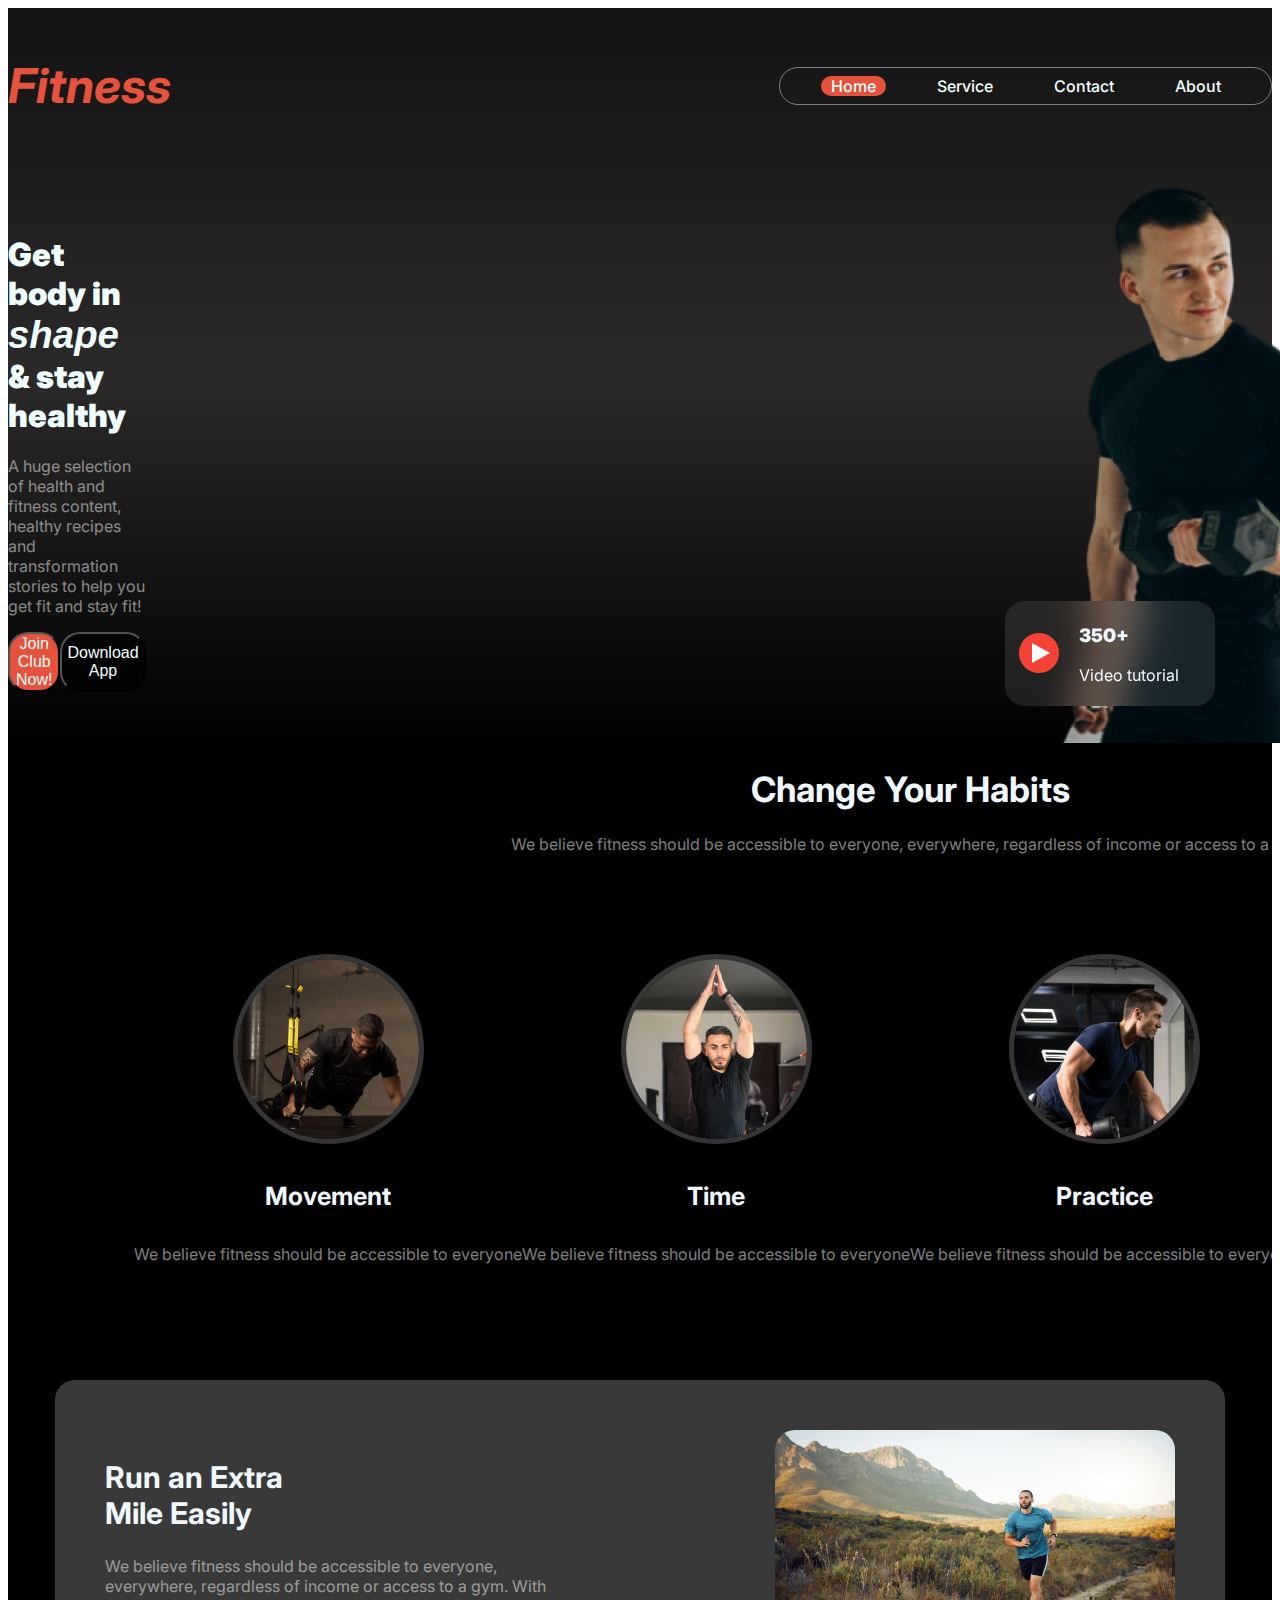
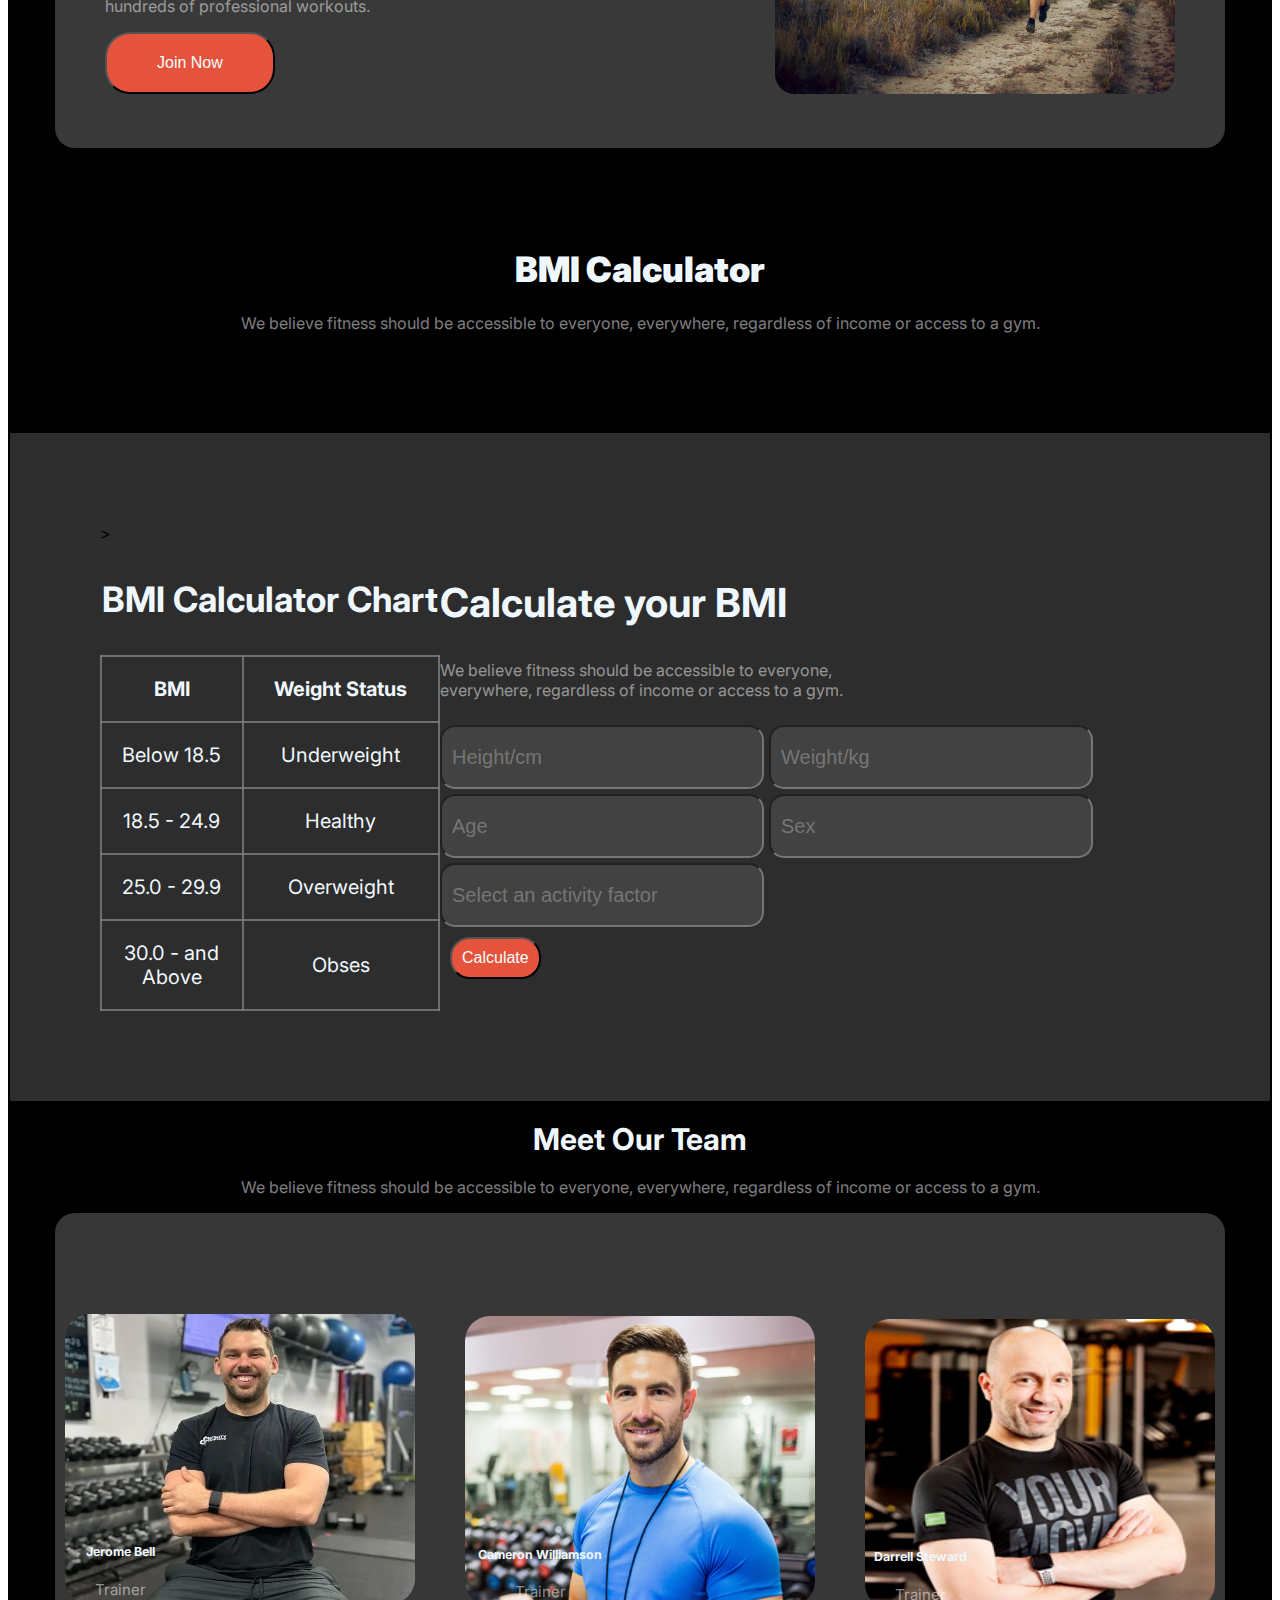
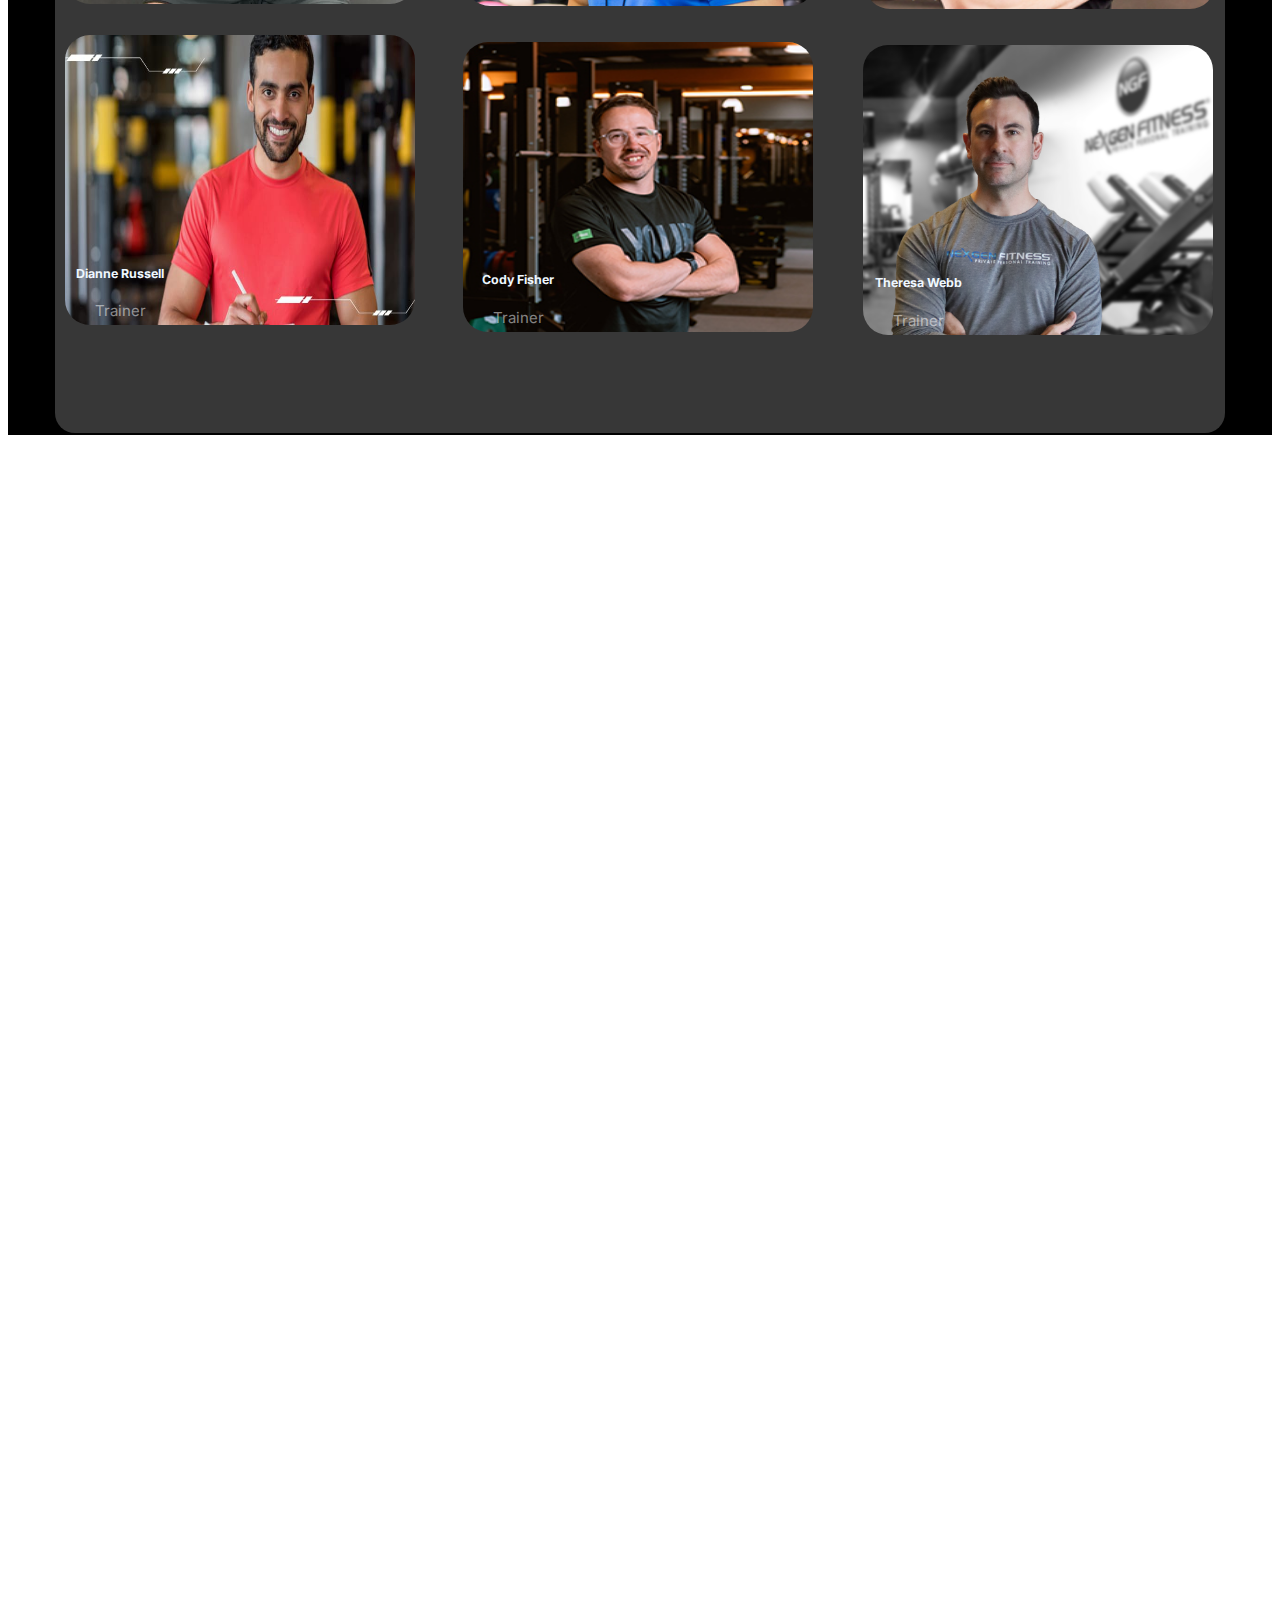
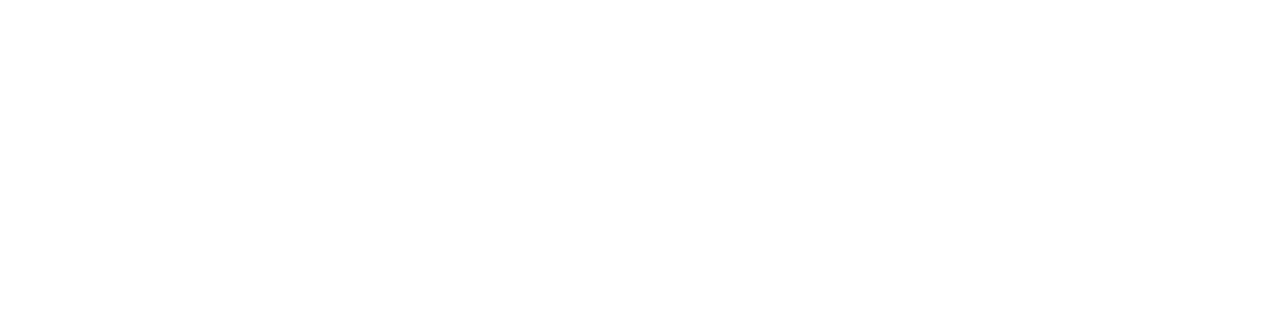
==== commit c60669df: "updated the trainer part" ====
--- a/index.html
+++ b/index.html
@@ -185,6 +185,78 @@
          
         
         </section>
+
+        <section class="meet">
+          <div class="meet-des">
+          <h1 class="meet-heading heading-color">Meet Our Team</h1>
+           <p class="font-color">We believe fitness should be accessible to everyone, everywhere, regardless of income or access to a gym.</p>
+          </div>
+            <div class="grid-photo">
+
+              <div class="container-photo">
+
+
+                
+           <div>
+            <div class="text-relative1">
+            <h5>Jerome Bell</h5>
+            <p class="font-color">Trainer</p>
+          </div>
+            <img class="photo1" src="./images/trainer1.png" alt="">
+           </div>
+
+           <div class="grid-photo2">
+            <div>
+              <div class="text-relative2">
+             <h5>Cameron Williamson</h5>
+             <p  class="font-color">Trainer</p>
+            </div>
+             <img class="photo1 " src="./images/trainer2.png" alt="">
+            </div>
+
+            
+              <div class="grid-photo3">
+                <div class="text-relative3">
+               <h5>Darrell Steward</h5>
+               <p class="font-color">Trainer</p>
+              </div>
+               <img class="photo1" src="./images/trainer3.png" alt="">
+              </div>
+
+            
+
+              
+             
+              
+                <div class="grid-photo4">
+                  <div class="text-relative4">
+                 <h5>Dianne Russell</h5>
+                 <p class="font-color">Trainer</p>
+                </div>
+                 <img class="photo1" src="./images/trainer4.png" alt="">
+                </div>
+
+                <div class="grid-photo5">
+                  <div class="extra-width">
+                    <div class="text-relative5">
+                   <h5>Cody Fisher</h5>
+                   <p class="font-color">Trainer</p>
+                  </div>
+                   <img class="photo1" src="./images/trainer5.png" alt="">
+                  </div>
+
+                  
+                    <div class="grid-photo6">
+                      <div class="text-relative6">
+                     <h5>Theresa Webb</h5>
+                     <p class="font-color">Trainer</p>
+                     </div>
+                     <img class="photo1" src="./images/trainer6.png" alt="">
+                    </div>
+                  </div>
+          
+           </section>
+    
      
      </main>
      <footer>
--- a/styles/style.css
+++ b/styles/style.css
@@ -395,4 +395,117 @@
             text-align: center;
             border: 2px solid rgba(128, 128, 128, 0.781);
            }
+
+           .meet{
+            text-align: center;
+        }
+          .meet-des{
+            text-align: center;
+          }
+        
+          /* trainer intro related design*/
+        
+          .grid-photo{
+            width: 1150px;
+            height: 800px;
+            margin: auto;
+            background-color: rgba(128, 128, 128, 0.431); ;
+            border-radius: 20px;
+            padding: 10px;
+           
+        }
+
+        .container-photo{
+       width: 350px;
+       height: auto;
+      
+       
+      
+        }
+        .grid-photo2{
+            position: relative;
+            left: 400px;
+            bottom: 382px;
+        }
+        
+        .grid-photo3{
+            position: relative;
+            left: 400px;
+            bottom: 382px;
+        }
+
+        .grid-photo4{
+            position: relative;
+            right: 400px;
+            bottom: 450px;
+        }
+
+        .grid-photo5{
+            position: relative;
+            right: 2px;
+            bottom: 828px;
+        }
+
+        .grid-photo6{
+            position: relative;
+            left: 400px;
+            bottom: 382px;
+        }
+
+        .text-relative1{
+            position: relative;
+            top: 300px;
+            right: 120px;
+            color: aliceblue;
+            font-size: 15px;
+        }
+
+        .text-relative2{
+            position: relative;
+            top: 300px;
+            right: 100px;
+            color: aliceblue;
+            font-size: 15px;
+        }
+
+        .text-relative3{
+            position: relative;
+            top: 300px;
+            right: 120px;
+            color: aliceblue;
+            font-size: 15px;
+        }
+
+        .text-relative4{
+            position: relative;
+            top: 300px;
+            right: 120px;
+            color: aliceblue;
+            font-size: 15px;
+        }
+
+        .text-relative5{
+            position: relative;
+            top: 300px;
+            right: 120px;
+            color: aliceblue;
+            font-size: 15px;
+        }
+
+        .text-relative6{
+            position: relative;
+            top: 300px;
+            right: 120px;
+            color: aliceblue;
+            font-size: 15px;
+        }
+
+        .photo1{
+         width: 350px;
+         height: 290px;
+         border-radius: 25px;
+        }
+        .extra-width{
+        
+        }
         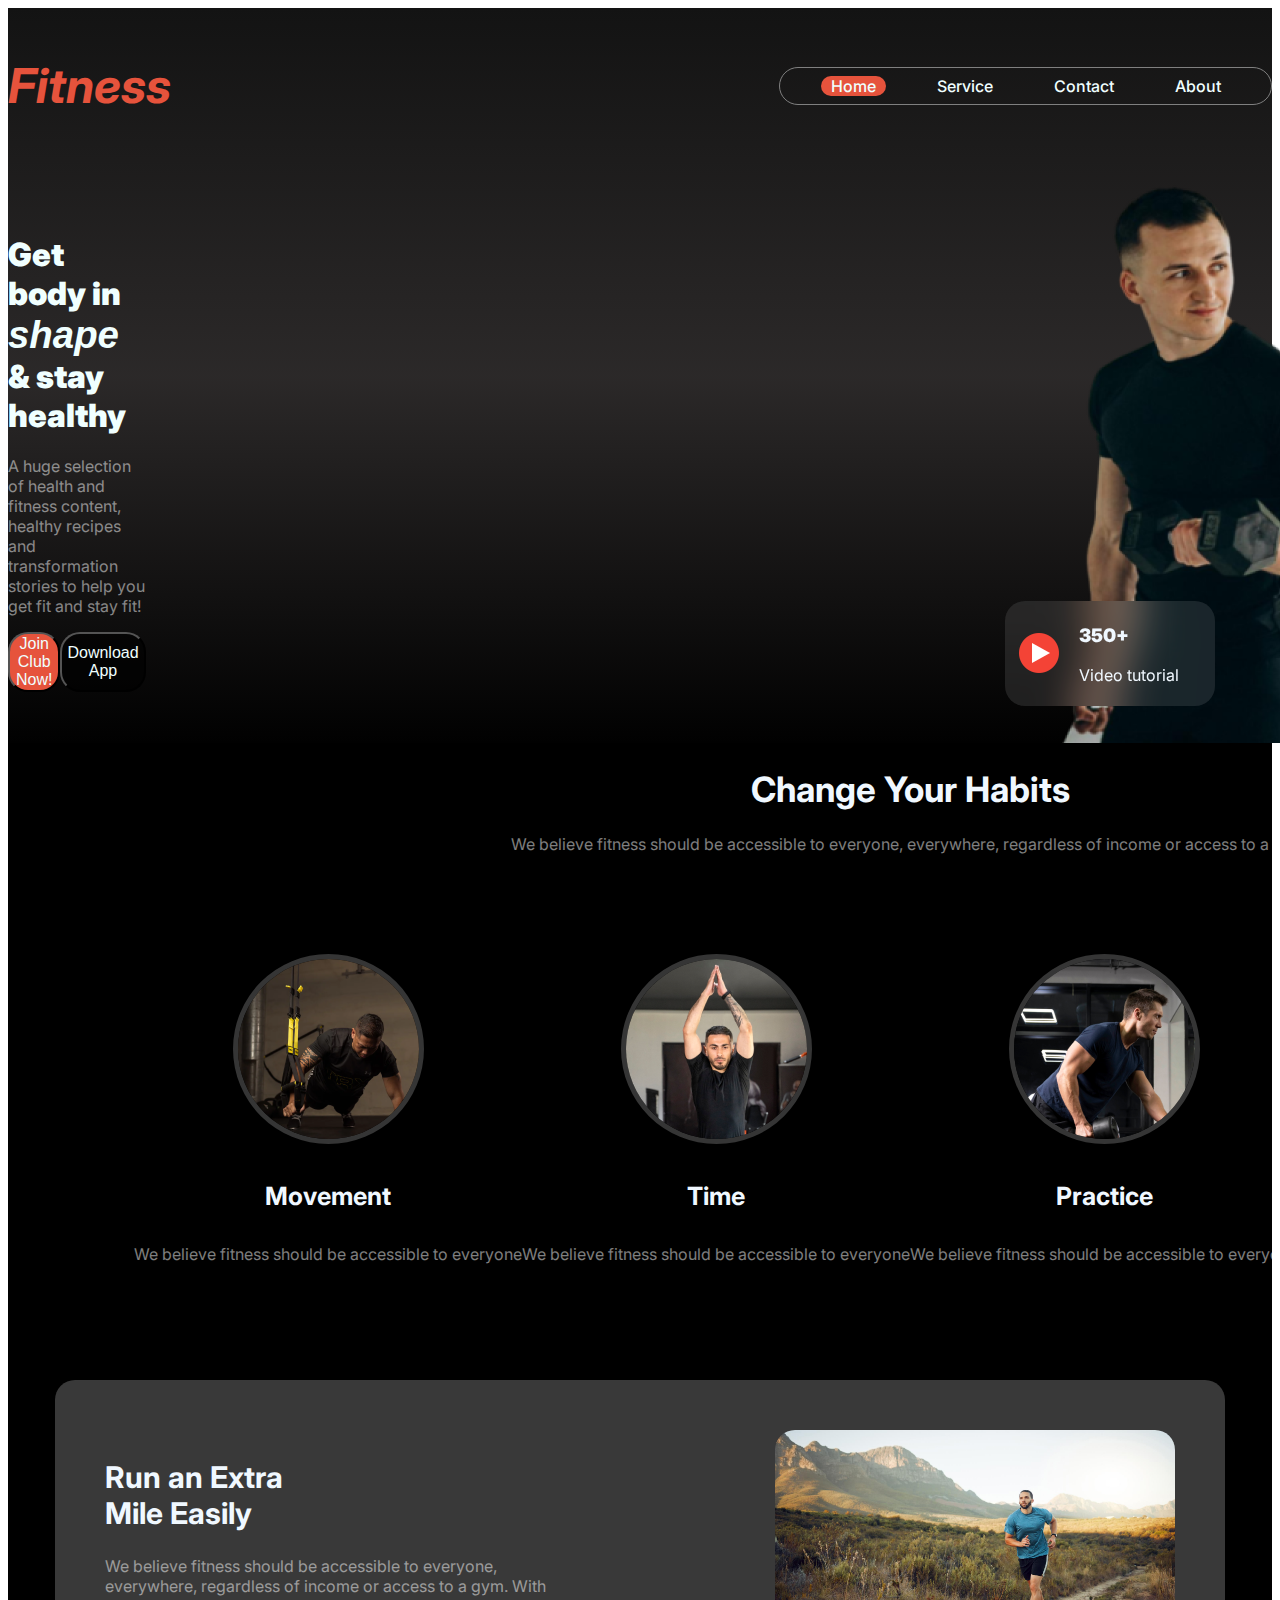
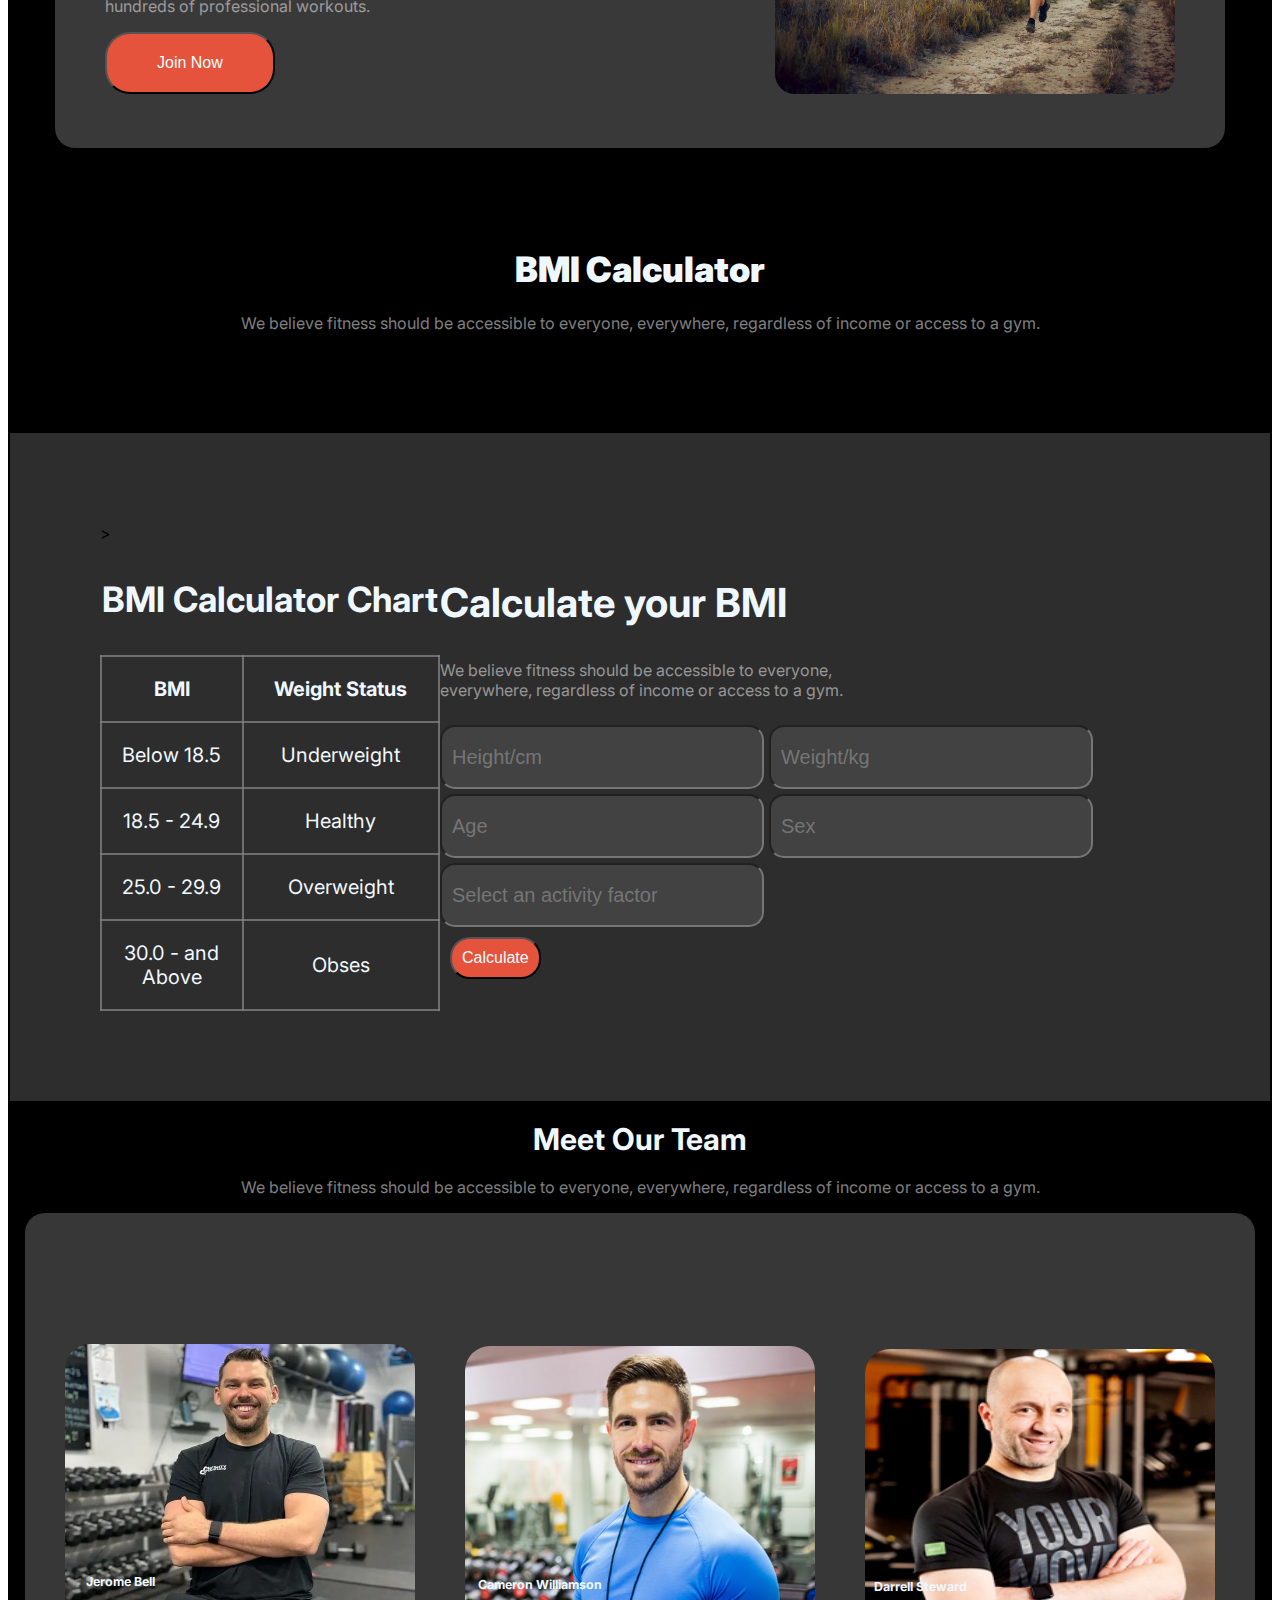
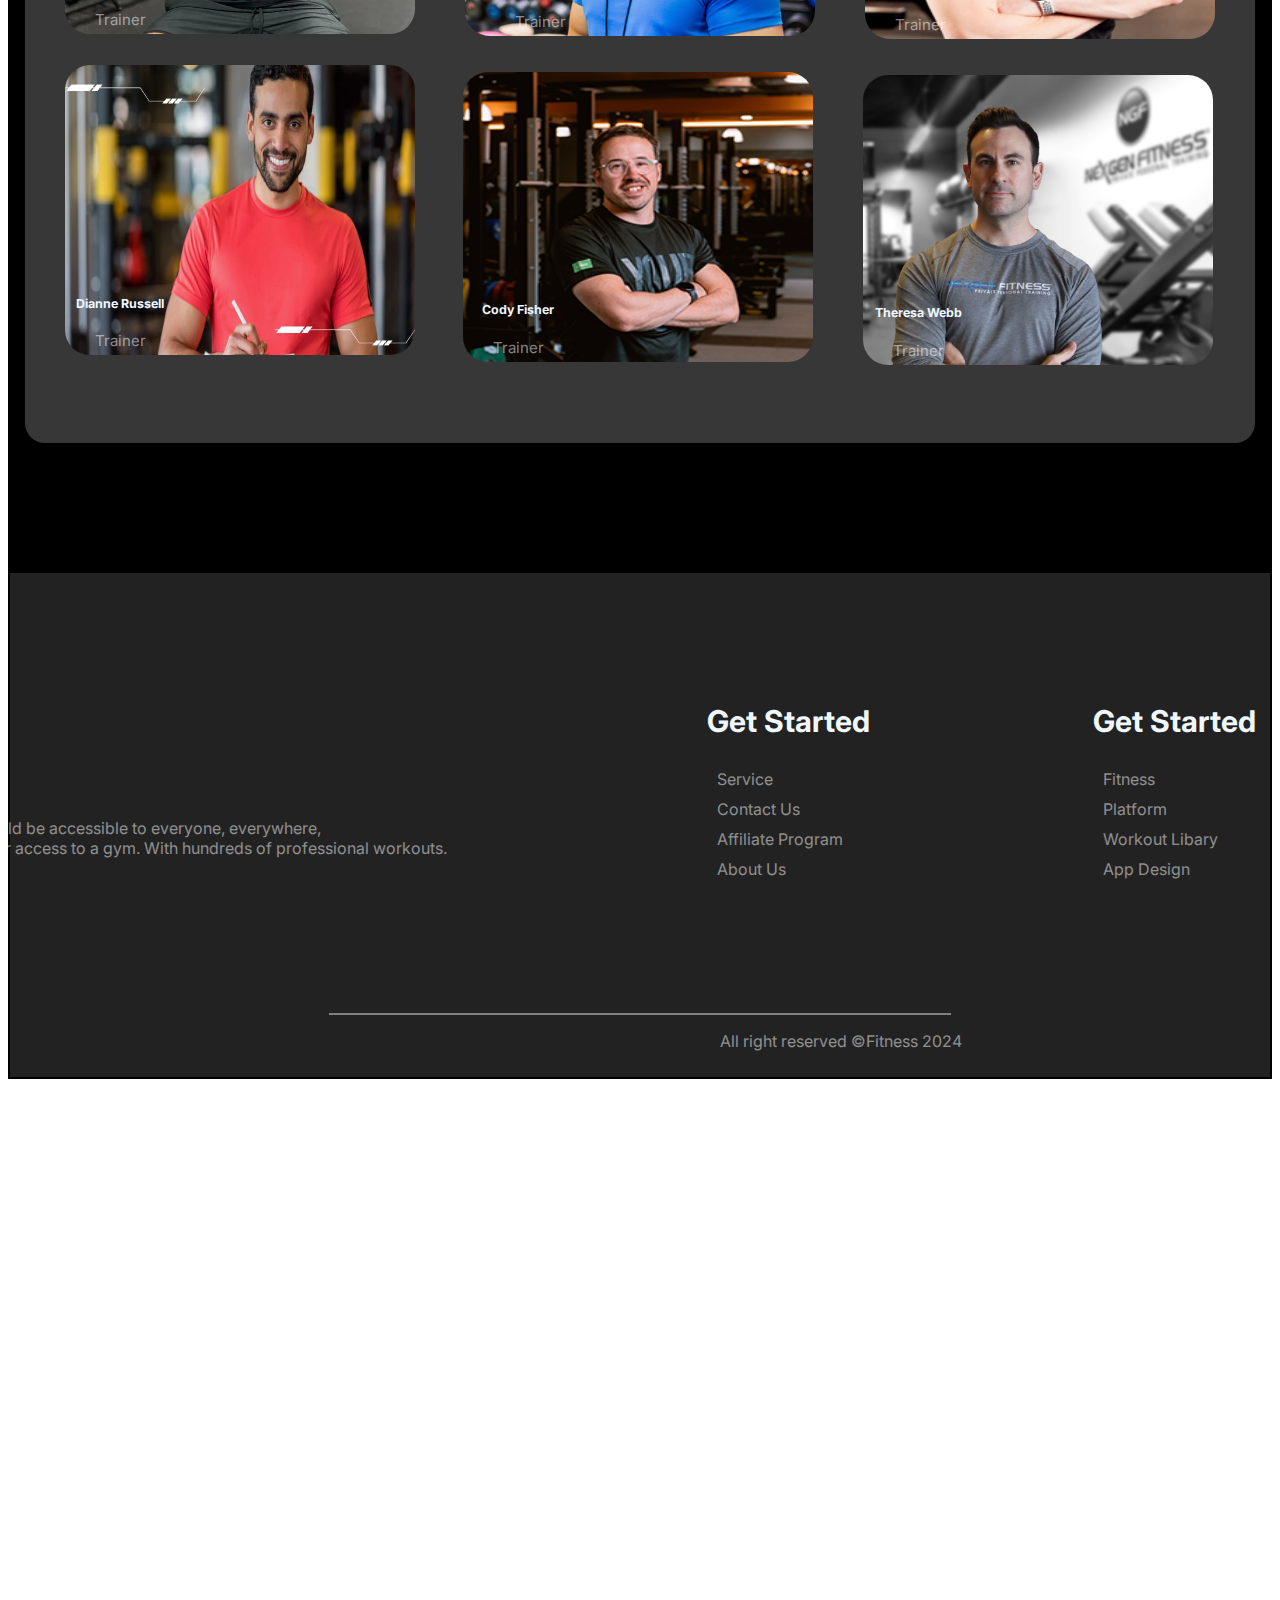
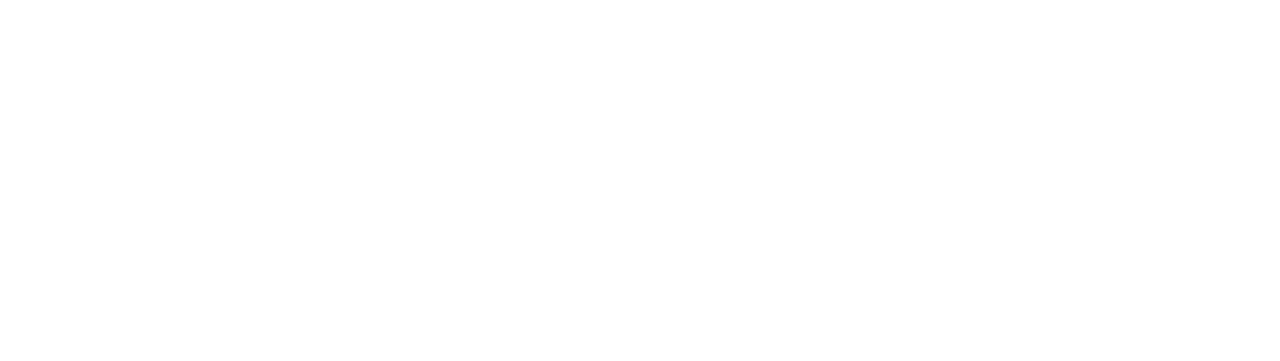
==== commit 046aa531: "updated the footer part" ====
--- a/index.html
+++ b/index.html
@@ -257,10 +257,44 @@
           
            </section>
     
+
+
+           <section class=" footer">
+            <div class="footer-main-des">
+              <div class="footer-des">
+             <h1 class="name">Fitness</h1>
+             <p class="font-color">We believe fitness should be accessible to everyone, everywhere, <br> regardless of income or access to a gym. With hundreds of professional workouts.</p>
+              </div>
+              <div class="list-1">
+              <h3 class="heading-color head-1">Get Started</h3>
+              <ul class="footer-list-">
+                <li class="font-color none">Service</li>
+                <li class="font-color none">Contact Us</li>
+                <li class="font-color none">Affiliate Program</li>
+                <li class="font-color none">About Us</li>
+              </ul>
+              </div>
+              
+              <div class="list-2">
+                <h3 class="heading-color head-2">Get Started</h3>
+                <ul class="footer-list2">
+                  <li class="font-color none">Fitness</li>
+                  <li class="font-color none">Platform</li>
+                  <li class="font-color none">Workout Libary</li>
+                  <li class="font-color none">App Design</li>
+                </ul>
+                </div>
+                   
+              </section>
+    
+              <div class="final-des font-color">
+                <hr color="gray" width="50%">
+                <p class="end">All right reserved &copy;Fitness 2024 </p>
+                </div>
      
      </main>
      <footer>
-
+      
      </footer>
 </body>
 </html>--- a/styles/style.css
+++ b/styles/style.css
@@ -407,11 +407,11 @@
         
           .grid-photo{
             width: 1150px;
-            height: 800px;
+            height: 750px;
             margin: auto;
             background-color: rgba(128, 128, 128, 0.431); ;
             border-radius: 20px;
-            padding: 10px;
+            padding: 40px;
            
         }
 
@@ -508,4 +508,65 @@
         .extra-width{
         
         }
+
+        /* Footer section*/
+
+        .footer{
+            max-width: 1670;
+            margin-top: 130px;
+            display:flex ;
+            justify-content: space-evenly;
+            background-color:rgba(169, 169, 169, 0.205)
+        }
+        .footer-main-des{
+        max-width: 1300px;
+            margin: 100px ;
+          display: flex;
+          align-items: center;
+           justify-content: space-around;
+        } 
+        .footer-des{
+            position: relative;
+           right: 320px;
+        }
+        .head-1{
+            position: relative;
+            left: 40px;
+        }
+        .head-2{
+            position: relative;
+            left: 40px;
+        }
+        .list-1{
+            position: relative;
+            right: 100px;
+        }
+        .list-2{
+            position: relative;
+            left: 100px;
+        }
+        .none{
+            list-style: none;
+            margin: 10px;
+        }
+        
+        .final{
+            max-width: 2000px;
+            text-align: center;
+            background-color: black;
+            color: aliceblue;
+        }
+        .final-des{
+            padding: 10px;
+            align-items: center;
+            
+            background-color: rgba(169, 169, 169, 0.205);
+        }
+
+        .end{
+            position: relative;
+            left: 700px;
+        }
+        
+        
         